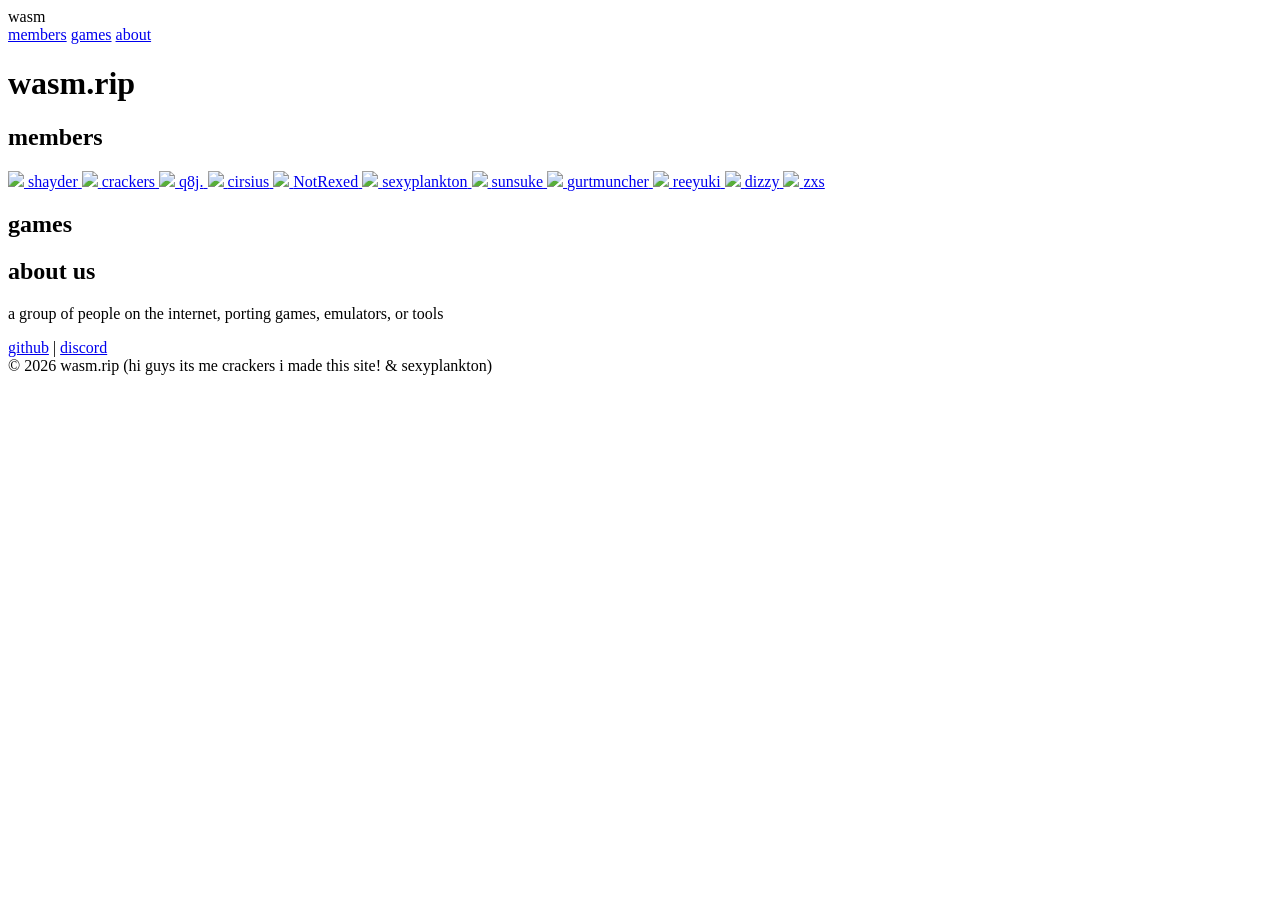
==== index.html @ 81d8bab2 "Update index.html" ====
<!doctype html>
<html lang="en">
  <head>
    <title>wasm.rip</title>
    <meta charset="UTF-8" />
    <meta name="viewport" content="width=device-width, initial-scale=1.0" />
    <link rel="stylesheet" href="styles.css" />
  </head>
  <body>
    <div id="lowkey"></div>
    <nav>
      <div class="container">
        <span>wasm</span>
        <div class="links">
          <a href="#members">members</a>
          <a href="#games">games</a>
          <a href="#about">about</a>
        </div>
      </div>
    </nav>

    <main>
      <div class="container">
        <h1>wasm.rip</h1>
       <section class="group-section" id="members">
  <h2>members</h2>
  <div class="group-grid">

<!-- <a class="group-memb" href="https://github.com/dudeluther1232" target="_blank">
      <img src="https://github.com/dude.png" />
      <span>dude.</span>
    </a> -->
    
    <a class="group-memb" href="https://github.com/shayderrr" target="_blank">
      <img src="https://github.com/shayderrr.png" />
      <span>shayder</span>
    </a>

    <a class="group-memb" href="https://github.com/woahhcrackers" target="_blank">
      <img src="https://github.com/woahhcrackers.png" />
      <span>crackers</span>
    </a>

    <a class="group-memb" href="https://github.com/q8j-dev" target="_blank">
      <img src="https://github.com/q8j-dev.png" />
      <span>q8j.</span>
    </a>

    <a class="group-memb" href="https://github.com/cirsius" target="_blank">
      <img src="https://github.com/cirsius.png" />
      <span>cirsius</span>
    </a>

    <a class="group-memb" href="https://github.com/NotRexed" target="_blank">
      <img src="img/rexed.webp" />
      <span>NotRexed</span>
    </a>

    <a class="group-memb" href="https://github.com/SomeRandomFella" target="_blank">
      <img src="img/plank.webp" />
      <span>sexyplankton</span>
    </a>

    <a class="group-memb" href="https://github.com/a1pl" target="_blank">
      <img src="img/sansuke.png" />
      <span>sunsuke</span>
    </a>

    <a class="group-memb" href="https://github.com/gurtmuncher" target="_blank">
      <img src="img/rimuru.png" />
      <span>gurtmuncher</span>
    </a>

    <a class="group-memb" href="https://github.com/reeyuki" target="_blank">
      <img src="img/reeyuki.png" />
      <span>reeyuki</span>
    </a>
     <a class="group-memb" href="https://github.com/imt00dizzy" target="_blank">
      <img src="img/dizzy.png" />
      <span>dizzy</span>

    <a class="group-memb" href="https://github.com/darkdragonzxs" target="_blank">
      <img src="https://github.com/darkdragonzxs.png" />
      <span>zxs</span>
    </a>

  </div>
</section>
        <section class="group-section" id="games">
          <h2>games</h2>
          <div class="game-grid"></div>
        </section>

        <section class="group-section" id="about">
          <h2>about us</h2>
          <p class="about-text">
            a group of people on the internet, porting games, emulators, or
            tools
          </p>
        </section>
      </div>
    </main>



    <script>
      const gameHolder = document.querySelector(".game-grid");

      fetch("games.json")
        .then((res) => res.json())
        .then((games) => {
          const sorted = games.sort((a, b) =>
            a.name.localeCompare(b.name, undefined, { sensitivity: "base" })
          );

          let showing = false;

          // the urge to just use innerhtml instead of ts

          const renderGames = (list) => {
            gameHolder.innerHTML = "";
            list.forEach((game) => {
              const gameThing = document.createElement("div");
              gameThing.classList.add("game-card");

              const gameImage = document.createElement("img");
              gameImage.src = game.imageUrl;

              const gameInfo = document.createElement("div");
              gameInfo.classList.add("game-info");

              const gameTitle = document.createElement("span");
              gameTitle.classList.add("game-title");
              gameTitle.textContent = game.name;

              const gamePorter = document.createElement("span");
              gamePorter.classList.add("game-desc"); // not rlly a desc but wtv(sexyplankton) -- maybe add one later? todolist prob ( shayder )
              gamePorter.textContent = `port by ${game.porter}`;

              gameInfo.appendChild(gameTitle);
              gameInfo.appendChild(gamePorter);
              gameThing.appendChild(gameImage);
              gameThing.appendChild(gameInfo);

              gameThing.addEventListener("click", () => {
                window.open(game.gameUrl, "_blank");
              });

              gameHolder.appendChild(gameThing);
            });
          };

          const columns = getComputedStyle(gameHolder).gridTemplateColumns.split(" ").length;
          const initialCount = columns * 2;

          renderGames(sorted.slice(0, initialCount));

          if (sorted.length > initialCount) {
            const showBtn = document.createElement("button");
            showBtn.textContent = "show all";
            showBtn.classList.add("show-all-btn");
            gameHolder.after(showBtn);

            showBtn.addEventListener("click", () => {
              if (!showing) {
                renderGames(sorted);
                showBtn.textContent = "show less";
                showing = true;
              } else {
                renderGames(sorted.slice(0, initialCount));
                showBtn.textContent = "show all";
                showing = false;
              }
            });
          }
        })
        .catch(() => {
          alert("hi, games failed to load, either someone fucked something up or idk");
        });
    
    </script>

    <footer>
      <div class="container">
        <a href="https://github.com/wasm-rip">github</a> |
        <a href="https://discord.gg/uubyGYPHQw">discord</a>
        <div class="copyright">
          © 2026 wasm.rip (hi guys its me crackers i made this site! &
          sexyplankton) 
      </div>
    </footer>
  </body>
</html>
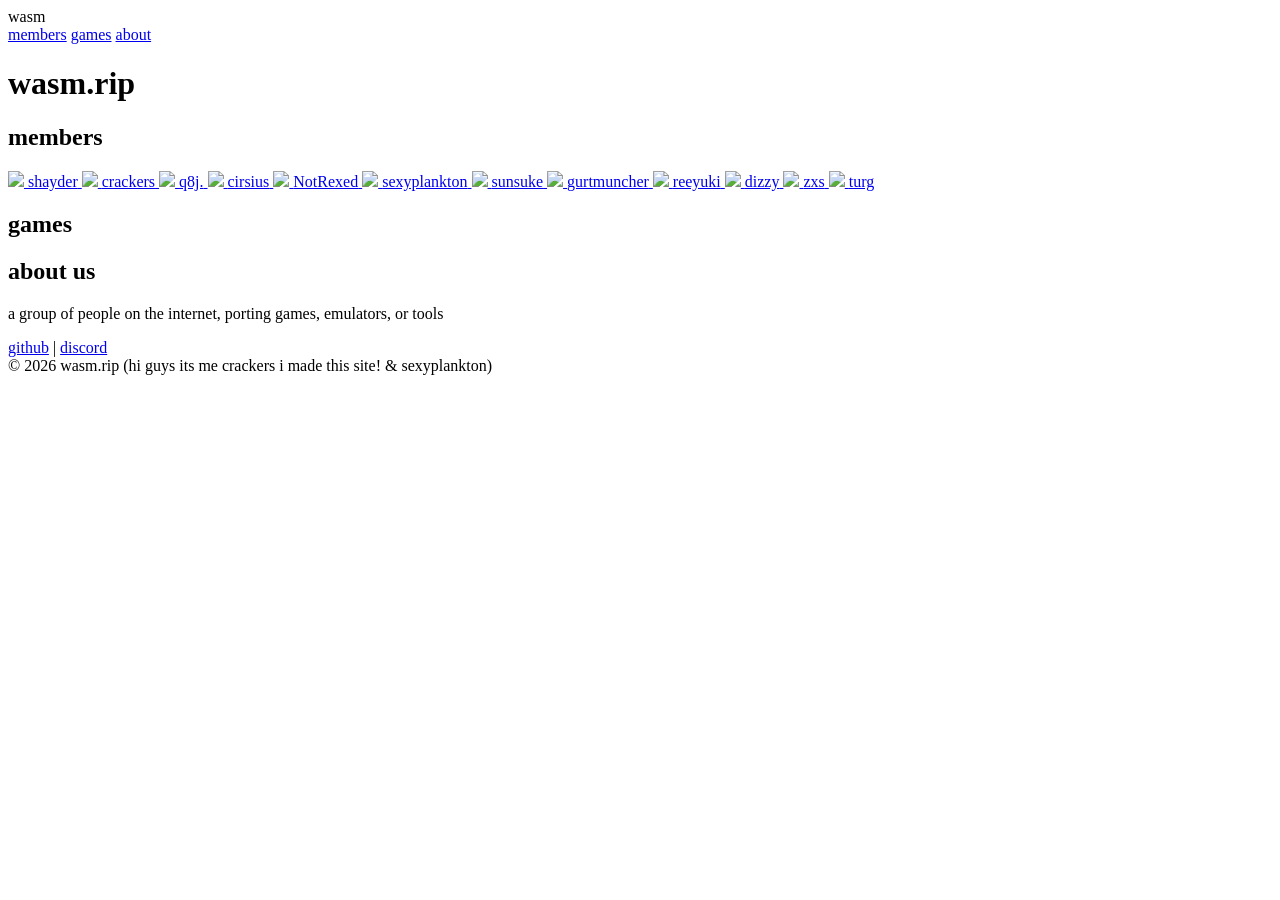
==== commit b50dedcb: "Merge pull request #2 from TheChillVideoGameNerd/main pls add me" ====
--- a/index.html
+++ b/index.html
@@ -26,13 +26,9 @@
   <h2>members</h2>
   <div class="group-grid">
 
-<!-- <a class="group-memb" href="https://github.com/dudeluther1232" target="_blank">
-      <img src="https://github.com/dude.png" />
-      <span>dude.</span>
-    </a> -->
     
     <a class="group-memb" href="https://github.com/shayderrr" target="_blank">
-      <img src="https://github.com/shayderrr.png" />
+      <img src="https://github.com/larpinguser.png" />
       <span>shayder</span>
     </a>
 
@@ -82,6 +78,11 @@
     <a class="group-memb" href="https://github.com/darkdragonzxs" target="_blank">
       <img src="https://github.com/darkdragonzxs.png" />
       <span>zxs</span>
+    </a>
+    
+    <a class="group-memb" href="https://github.com/thechillvideogamenerd/" target="_blank">
+      <img src="https://github.com/thechillvideogamenerd.png" />
+      <span>turg</span>
     </a>
 
   </div>
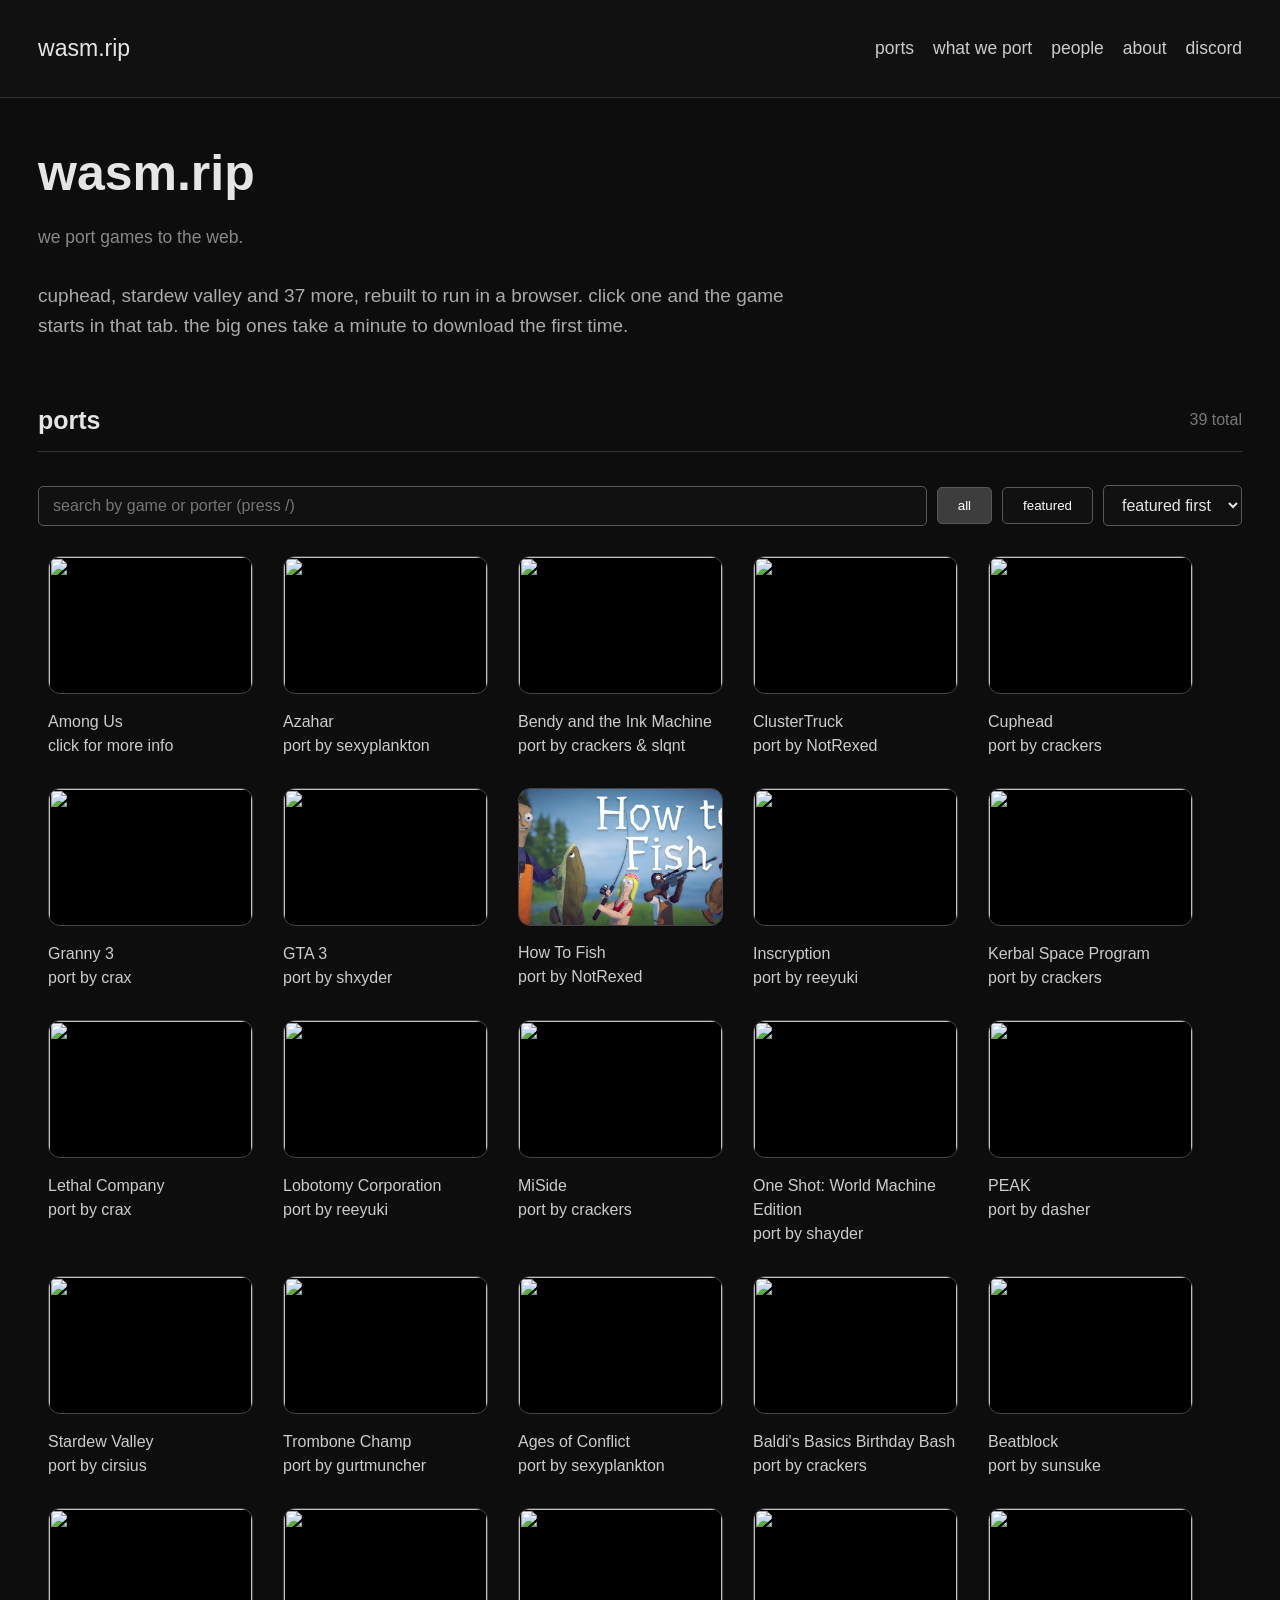
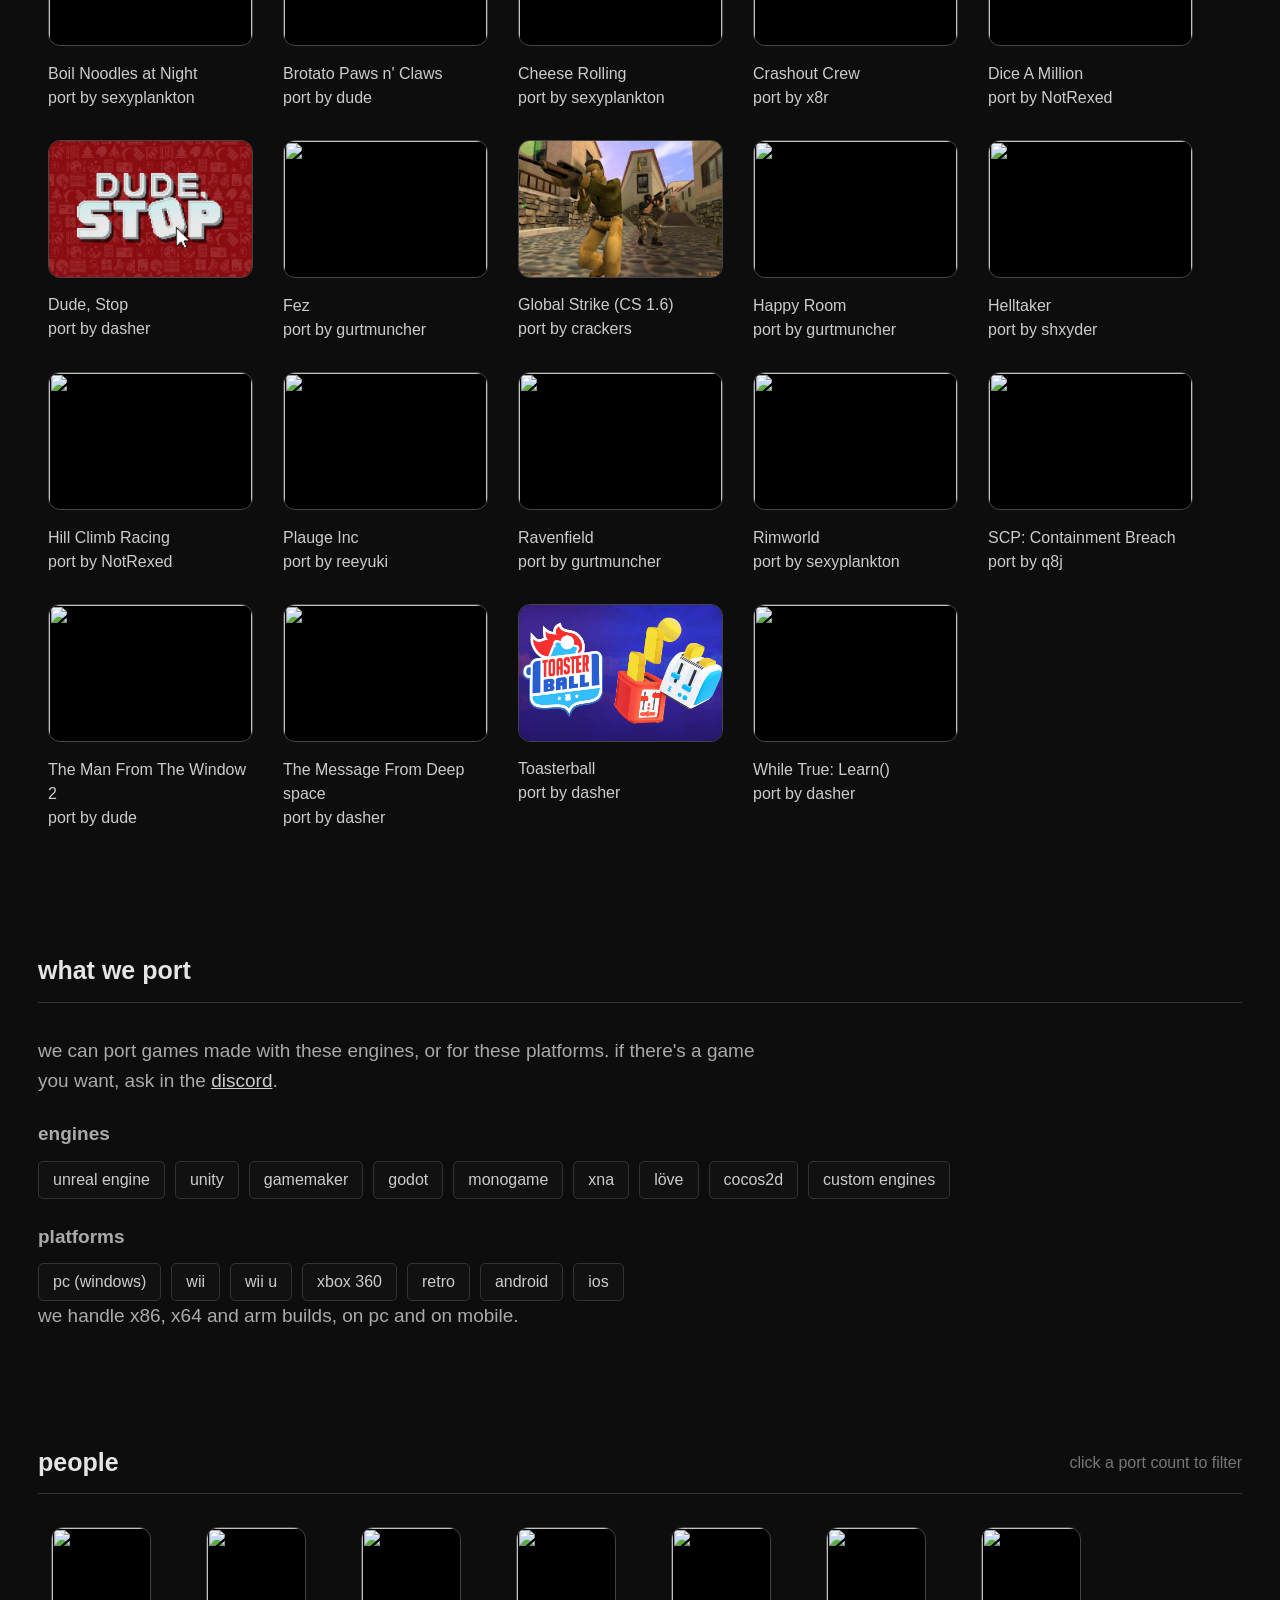
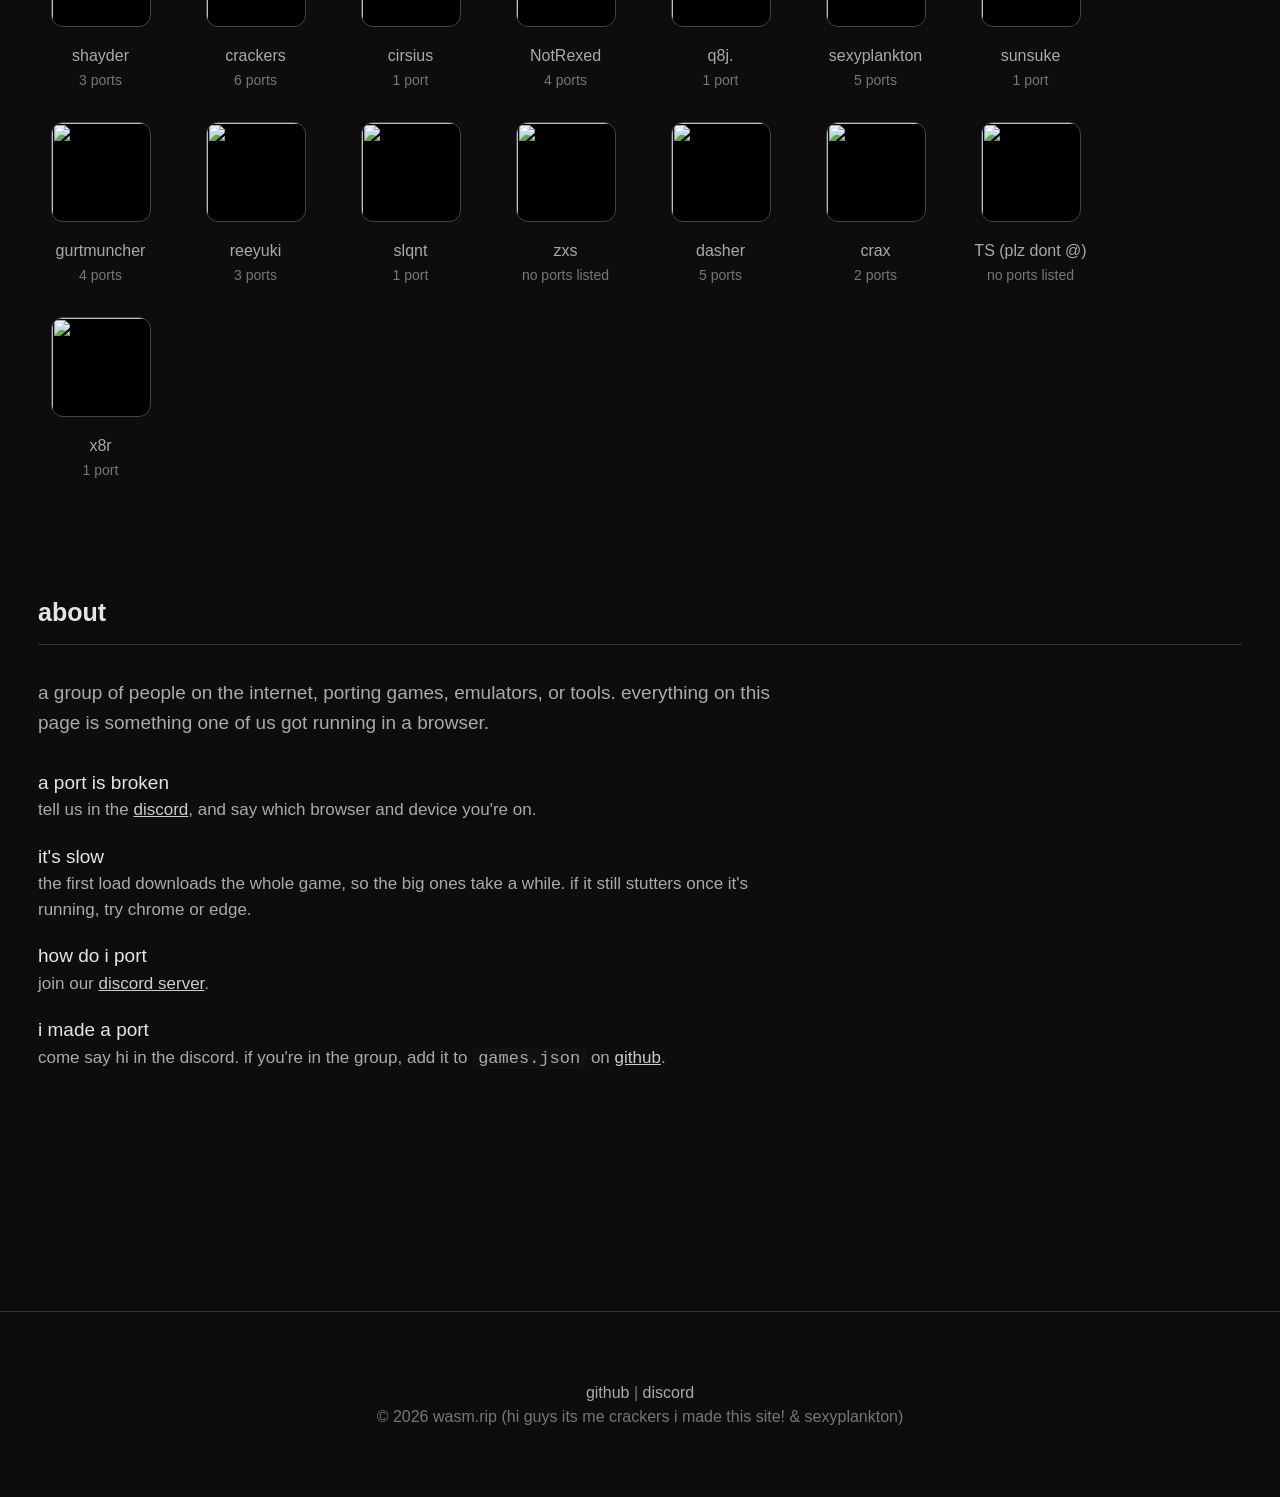
==== commit c3d47e18: "Port site content: search/sort/filter, engines, people, about FAQ Co-Authored-By: Claude Sonnet 5.5 " ====
--- a/index.html
+++ b/index.html
@@ -1,20 +1,29 @@
+<!-- why does it say everything was made by notrexed  img/screenshot.png -->
+<!-- ^ idk prolly cause im cool or smth -->
 <!doctype html>
 <html lang="en">
   <head>
     <title>wasm.rip</title>
     <meta charset="UTF-8" />
     <meta name="viewport" content="width=device-width, initial-scale=1.0" />
+    <meta name="description" content="browser ports of pc games like cuphead and stardew valley, made by a group of people on the internet." />
+    <meta name="theme-color" content="#0d0d0d" />
+    <meta property="og:title" content="wasm.rip" />
+    <meta property="og:description" content="pc games like cuphead and stardew valley, ported to run in a browser tab." />
+    <link rel="icon" type="image/x-icon" href="favicon.ico" />
     <link rel="stylesheet" href="styles.css" />
   </head>
   <body>
     <div id="lowkey"></div>
     <nav>
       <div class="container">
-        <span>wasm</span>
+        <span>wasm.rip</span>
         <div class="links">
-          <a href="#members">members</a>
-          <a href="#games">games</a>
+          <a href="#ports">ports</a>
+          <a href="#engines">what we port</a>
+          <a href="#people">people</a>
           <a href="#about">about</a>
+          <a href="https://discord.gg/uubyGYPHQw" target="_blank" rel="noopener">discord</a>
         </div>
       </div>
     </nav>
@@ -22,168 +31,112 @@
     <main>
       <div class="container">
         <h1>wasm.rip</h1>
-       <section class="group-section" id="members">
-  <h2>members</h2>
-  <div class="group-grid">
+        <p class="tagline">we port games to the web.</p>
+        <p class="lede">
+          cuphead, stardew valley and <span id="more-count">35</span> more,
+          rebuilt to run in a browser. click one and the game starts in that
+          tab. the big ones take a minute to download the first time.
+        </p>
 
-    
-    <a class="group-memb" href="https://github.com/shayderrr" target="_blank">
-      <img src="https://github.com/larpinguser.png" />
-      <span>shayder</span>
-    </a>
+        <section class="group-section" id="ports">
+          <div class="section-header">
+            <h2>ports</h2>
+            <span class="count" id="ports-count"></span>
+          </div>
+          <div class="toolbar">
+            <input id="q" type="search" placeholder="search by game or porter (press /)" aria-label="search ports" autocomplete="off" spellcheck="false" />
+            <div class="tabs">
+              <button type="button" class="show-all-btn tab" data-filter="all" aria-pressed="true">all</button>
+              <button type="button" class="show-all-btn tab" data-filter="featured" aria-pressed="false">featured</button>
+            </div>
+            <select id="sort" aria-label="sort ports">
+              <option value="featured">featured first</option>
+              <option value="new">newest</option>
+              <option value="az">name</option>
+            </select>
+          </div>
+          <p class="porter-chip" id="porter-chip" hidden>
+            showing ports by <strong id="porter-name"></strong>
+            <button type="button" class="show-all-btn" id="porter-clear">clear</button>
+          </p>
+          <div class="game-grid" id="grid"></div>
+          <p class="empty about-text" id="empty" hidden></p>
+        </section>
 
-    <a class="group-memb" href="https://github.com/woahhcrackers" target="_blank">
-      <img src="https://github.com/woahhcrackers.png" />
-      <span>crackers</span>
-    </a>
+        <section class="group-section" id="engines">
+          <h2>what we port</h2>
+          <p class="about-text">
+            we can port games made with these engines, or for these platforms.
+            if there's a game you want, ask in the
+            <a href="https://discord.gg/uubyGYPHQw" target="_blank" rel="noopener">discord</a>.
+          </p>
+          <h3>engines</h3>
+          <ul class="chips">
+            <li>unreal engine</li>
+            <li>unity</li>
+            <li>gamemaker</li>
+            <li>godot</li>
+            <li>monogame</li>
+            <li>xna</li>
+            <li>löve</li>
+            <li>cocos2d</li>
+            <li>custom engines</li>
+          </ul>
+          <h3>platforms</h3>
+          <ul class="chips">
+            <li>pc (windows)</li>
+            <li>wii</li>
+            <li>wii u</li>
+            <li>xbox 360</li>
+            <li>retro</li>
+            <li>android</li>
+            <li>ios</li>
+          </ul>
+          <p class="about-text">we handle x86, x64 and arm builds, on pc and on mobile.</p>
+        </section>
 
-    <a class="group-memb" href="https://github.com/q8j-dev" target="_blank">
-      <img src="https://github.com/q8j-dev.png" />
-      <span>q8j.</span>
-    </a>
-
-    <a class="group-memb" href="https://github.com/cirsius" target="_blank">
-      <img src="https://github.com/cirsius.png" />
-      <span>cirsius</span>
-    </a>
-
-    <a class="group-memb" href="https://github.com/NotRexed" target="_blank">
-      <img src="img/rexed.webp" />
-      <span>NotRexed</span>
-    </a>
-
-    <a class="group-memb" href="https://github.com/SomeRandomFella" target="_blank">
-      <img src="img/plank.webp" />
-      <span>sexyplankton</span>
-    </a>
-
-    <a class="group-memb" href="https://github.com/a1pl" target="_blank">
-      <img src="img/sansuke.png" />
-      <span>sunsuke</span>
-    </a>
-
-    <a class="group-memb" href="https://github.com/gurtmuncher" target="_blank">
-      <img src="img/rimuru.png" />
-      <span>gurtmuncher</span>
-    </a>
-
-    <a class="group-memb" href="https://github.com/reeyuki" target="_blank">
-      <img src="img/reeyuki.png" />
-      <span>reeyuki</span>
-    </a>
-     <a class="group-memb" href="https://github.com/imt00dizzy" target="_blank">
-      <img src="img/dizzy.png" />
-      <span>dizzy</span>
-
-    <a class="group-memb" href="https://github.com/darkdragonzxs" target="_blank">
-      <img src="https://github.com/darkdragonzxs.png" />
-      <span>zxs</span>
-    </a>
-    
-    <a class="group-memb" href="https://github.com/thechillvideogamenerd/" target="_blank">
-      <img src="https://github.com/thechillvideogamenerd.png" />
-      <span>turg</span>
-    </a>
-
-  </div>
-</section>
-        <section class="group-section" id="games">
-          <h2>games</h2>
-          <div class="game-grid"></div>
+        <section class="group-section" id="people">
+          <div class="section-header">
+            <h2>people</h2>
+            <span class="count">click a port count to filter</span>
+          </div>
+          <div class="group-grid" id="people-list"></div>
         </section>
 
         <section class="group-section" id="about">
-          <h2>about us</h2>
+          <h2>about</h2>
           <p class="about-text">
             a group of people on the internet, porting games, emulators, or
-            tools
+            tools. everything on this page is something one of us got running in
+            a browser.
           </p>
+          <dl class="faq">
+            <div>
+              <dt>a port is broken</dt>
+              <dd>tell us in the <a href="https://discord.gg/uubyGYPHQw" target="_blank" rel="noopener">discord</a>, and say which browser and device you're on.</dd>
+            </div>
+            <div>
+              <dt>it's slow</dt>
+              <dd>the first load downloads the whole game, so the big ones take a while. if it still stutters once it's running, try chrome or edge.</dd>
+            </div>
+            <div>
+              <dt>how do i port</dt>
+              <dd>join our <a href="https://discord.gg/uubyGYPHQw" target="_blank" rel="noopener">discord server</a>.</dd>
+            </div>
+            <div>
+              <dt>i made a port</dt>
+              <dd>come say hi in the discord. if you're in the group, add it to <code>games.json</code> on <a href="https://github.com/wasmdotrip" target="_blank" rel="noopener">github</a>.</dd>
+            </div>
+          </dl>
         </section>
       </div>
     </main>
 
+    <script src="site.js"></script>
 
-
-    <script>
-      const gameHolder = document.querySelector(".game-grid");
-
-      fetch("games.json")
-        .then((res) => res.json())
-        .then((games) => {
-          const sorted = games.sort((a, b) =>
-            a.name.localeCompare(b.name, undefined, { sensitivity: "base" })
-          );
-
-          let showing = false;
-
-          // the urge to just use innerhtml instead of ts
-
-          const renderGames = (list) => {
-            gameHolder.innerHTML = "";
-            list.forEach((game) => {
-              const gameThing = document.createElement("div");
-              gameThing.classList.add("game-card");
-
-              const gameImage = document.createElement("img");
-              gameImage.src = game.imageUrl;
-
-              const gameInfo = document.createElement("div");
-              gameInfo.classList.add("game-info");
-
-              const gameTitle = document.createElement("span");
-              gameTitle.classList.add("game-title");
-              gameTitle.textContent = game.name;
-
-              const gamePorter = document.createElement("span");
-              gamePorter.classList.add("game-desc"); // not rlly a desc but wtv(sexyplankton) -- maybe add one later? todolist prob ( shayder )
-              gamePorter.textContent = `port by ${game.porter}`;
-
-              gameInfo.appendChild(gameTitle);
-              gameInfo.appendChild(gamePorter);
-              gameThing.appendChild(gameImage);
-              gameThing.appendChild(gameInfo);
-
-              gameThing.addEventListener("click", () => {
-                window.open(game.gameUrl, "_blank");
-              });
-
-              gameHolder.appendChild(gameThing);
-            });
-          };
-
-          const columns = getComputedStyle(gameHolder).gridTemplateColumns.split(" ").length;
-          const initialCount = columns * 2;
-
-          renderGames(sorted.slice(0, initialCount));
-
-          if (sorted.length > initialCount) {
-            const showBtn = document.createElement("button");
-            showBtn.textContent = "show all";
-            showBtn.classList.add("show-all-btn");
-            gameHolder.after(showBtn);
-
-            showBtn.addEventListener("click", () => {
-              if (!showing) {
-                renderGames(sorted);
-                showBtn.textContent = "show less";
-                showing = true;
-              } else {
-                renderGames(sorted.slice(0, initialCount));
-                showBtn.textContent = "show all";
-                showing = false;
-              }
-            });
-          }
-        })
-        .catch(() => {
-          alert("hi, games failed to load, either someone fucked something up or idk");
-        });
-    
-    </script>
-
-    <footer>
+<footer>
       <div class="container">
-        <a href="https://github.com/wasm-rip">github</a> |
+        <a href="https://github.com/wasmdotrip">github</a> |
         <a href="https://discord.gg/uubyGYPHQw">discord</a>
         <div class="copyright">
           © 2026 wasm.rip (hi guys its me crackers i made this site! &
--- a/styles.css
+++ b/styles.css
@@ -0,0 +1,327 @@
+/*  CRACKERS WHY DO YOU USE BLOCK SO MUCH. */
+
+* {
+  margin: 0;
+  padding: 0;
+  box-sizing: border-box;
+}
+html{
+  scroll-behavior: smooth;
+}
+.game-info {
+  display: flex;
+  flex-direction: column;
+  margin-top: 8px;
+}
+body {
+  background: #0d0d0d;
+  color: #e5e5e5;
+  font-family: Arial, Helvetica, sans-serif;
+  line-height: 1.5;
+  font-size: 1.44em;
+}
+.container {
+  max-width: 1375px;
+  margin: 0 auto;
+  padding: 38px;
+}
+nav {
+  border-bottom: 1px solid #333;
+  background: #111;
+}
+nav .container {
+  display: flex;
+  align-items: center;
+  justify-content: space-between;
+  padding: 31px 38px;
+}
+.logo {
+  width: 40px;
+  height: 40px;
+  image-rendering: pixelated;
+}
+.links {
+  display: flex;
+  align-items: center;
+}
+.links a {
+  margin-left: 19px;
+  color: #ccc;
+  text-decoration: none;
+  font-size: 17.5px;
+}
+.links a:hover {
+  color: #fff;
+}
+h1 {
+  font-size: 50px;
+  margin-bottom: 13px;
+}
+.tagline {
+  color: #888;
+  margin-bottom: 31px;
+  font-size: 17.5px;
+}
+.group-section {
+  margin-bottom: 112px;
+}
+.group-section h2 {
+  font-size: 25px;
+  margin-bottom: 33px;
+  border-bottom: 1px solid #333;
+  padding-bottom: 12px;
+}
+.section-header {
+  display: flex;
+  align-items: center;
+  justify-content: space-between;
+  border-bottom: 1px solid #333;
+  padding-bottom: 12px;
+  margin-bottom: 33px;
+}
+.section-header h2 {
+  border-bottom: none;
+  padding-bottom: 0;
+  margin-bottom: 0;
+}
+.section-header .show-all-btn {
+ margin: 0 ;
+}
+
+.group-grid {
+  display: grid;
+  grid-template-columns: repeat(auto-fill, 125px);
+  gap: 30px;
+}
+.group-memb {
+  text-align: center;
+  font-size: 16px;
+}
+.group-memb img {
+  width: 100px;
+  height: 100px;
+  border: 1px solid #444;
+  background: #000;
+  image-rendering: auto;
+  object-fit: cover;
+  border-radius: 12px;
+}
+.group-memb,
+.group-memb:link,
+.group-memb:visited {
+  text-decoration: none;
+  color: #aaa;
+}
+.group-memb span {
+  display: block;
+  margin-top: 9px;
+  color: #aaa;
+  text-decoration: none;
+}
+.group-memb:hover span {
+  text-decoration: underline;
+  text-decoration-color: white;
+  text-underline-offset: 3px;
+}
+.game-grid {
+  display: grid;
+  grid-template-columns: repeat(auto-fill, 225px);
+  gap: 10px;
+}
+.game-card {
+  text-decoration: none;
+  color: #ccc;
+  font-size: 16px;
+  display: block;
+  padding: 10px !important;
+  cursor: pointer;
+  transition: 0.2s;
+}
+.game-card img {
+  width: 100%;
+  height: 138px;
+  border: 1px solid #444;
+  background: #000;
+  object-fit: cover;
+  border-radius: 12px;
+}
+.group-memb,
+.group-memb:link,
+.group-memb:visited {
+  text-decoration: none;
+  color: #aaa;
+}
+.group-memb span {
+  display: block;
+  margin-top: 9px;
+  color: #aaa;
+  text-decoration: none;
+}
+.group-memb:hover span {
+  text-decoration: underline;
+  text-decoration-color: white;
+  text-underline-offset: 3px;
+}
+.game-card:hover {
+  transform: scale(1.03);
+  background-color: rgb(22, 22, 22);
+}
+.about-text {
+  font-size: 19px;
+  color: #aaa;
+  max-width: 750px;
+  line-height: 1.6;
+}
+footer {
+  border-top: 1px solid #333;
+  margin-top: 90px;
+  padding: 31px 0;
+  font-size: 16px;
+  color: #777;
+  text-align: center;
+}
+footer a {
+  color: #aaa;
+  text-decoration: none;
+}
+footer a:hover {
+  color: #fff;
+}
+.show-all-btn {
+  display: block;
+  background-color: #111;
+  color: white;
+  padding: 10px 20px;
+  border: solid 1px rgb(87, 87, 87);
+  border-radius: 5px;
+  margin: 1rem auto;
+  cursor: pointer;
+  transition: 0.2s;
+}
+.show-all-btn:hover {
+  background-color: #3d3d3d;
+}
+.lede {
+  font-size: 19px;
+  color: #aaa;
+  max-width: 750px;
+  line-height: 1.6;
+  margin-bottom: 60px;
+}
+.count {
+  color: #777;
+  font-size: 16px;
+}
+.toolbar {
+  display: flex;
+  flex-wrap: wrap;
+  align-items: center;
+  gap: 10px;
+  margin-bottom: 20px;
+}
+.toolbar input,
+.toolbar select {
+  background: #111;
+  color: #e5e5e5;
+  border: 1px solid #575757;
+  border-radius: 5px;
+  padding: 10px 14px;
+  font-size: 16px;
+}
+.toolbar input {
+  flex: 1 1 260px;
+}
+.tabs {
+  display: flex;
+  gap: 10px;
+}
+.tabs .show-all-btn {
+  margin: 0;
+}
+.tab[aria-pressed="true"] {
+  background-color: #3d3d3d;
+}
+.porter-chip {
+  display: flex;
+  align-items: center;
+  gap: 12px;
+  font-size: 16px;
+  color: #aaa;
+  margin-bottom: 20px;
+}
+.porter-chip .show-all-btn {
+  margin: 0;
+  padding: 4px 12px;
+}
+.empty {
+  margin-top: 20px;
+}
+.empty a,
+.about-text a,
+.faq a {
+  color: #ccc;
+}
+.group-section h3 {
+  font-size: 19px;
+  color: #aaa;
+  margin: 24px 0 12px;
+}
+.chips {
+  display: flex;
+  flex-wrap: wrap;
+  gap: 10px;
+  list-style: none;
+}
+.chips li {
+  background: #111;
+  border: 1px solid #333;
+  border-radius: 5px;
+  padding: 6px 14px;
+  font-size: 16px;
+  color: #ccc;
+}
+.group-memb a {
+  text-decoration: none;
+  color: #aaa;
+}
+.group-memb a:hover span {
+  text-decoration: underline;
+  text-underline-offset: 3px;
+}
+.person-ports {
+  background: none;
+  border: none;
+  color: #777;
+  font-size: 14px;
+  cursor: pointer;
+}
+.person-ports:not(:disabled):hover {
+  color: #fff;
+  text-decoration: underline;
+}
+.person-ports:disabled {
+  cursor: default;
+}
+.faq {
+  margin-top: 30px;
+  max-width: 750px;
+}
+.faq div {
+  margin-bottom: 20px;
+}
+.faq dt {
+  font-size: 19px;
+  color: #e5e5e5;
+}
+.faq dd {
+  font-size: 17px;
+  color: #aaa;
+}
+.faq code {
+  background: #111;
+  padding: 1px 6px;
+  border-radius: 4px;
+}
+[hidden] {
+  display: none !important;
+}
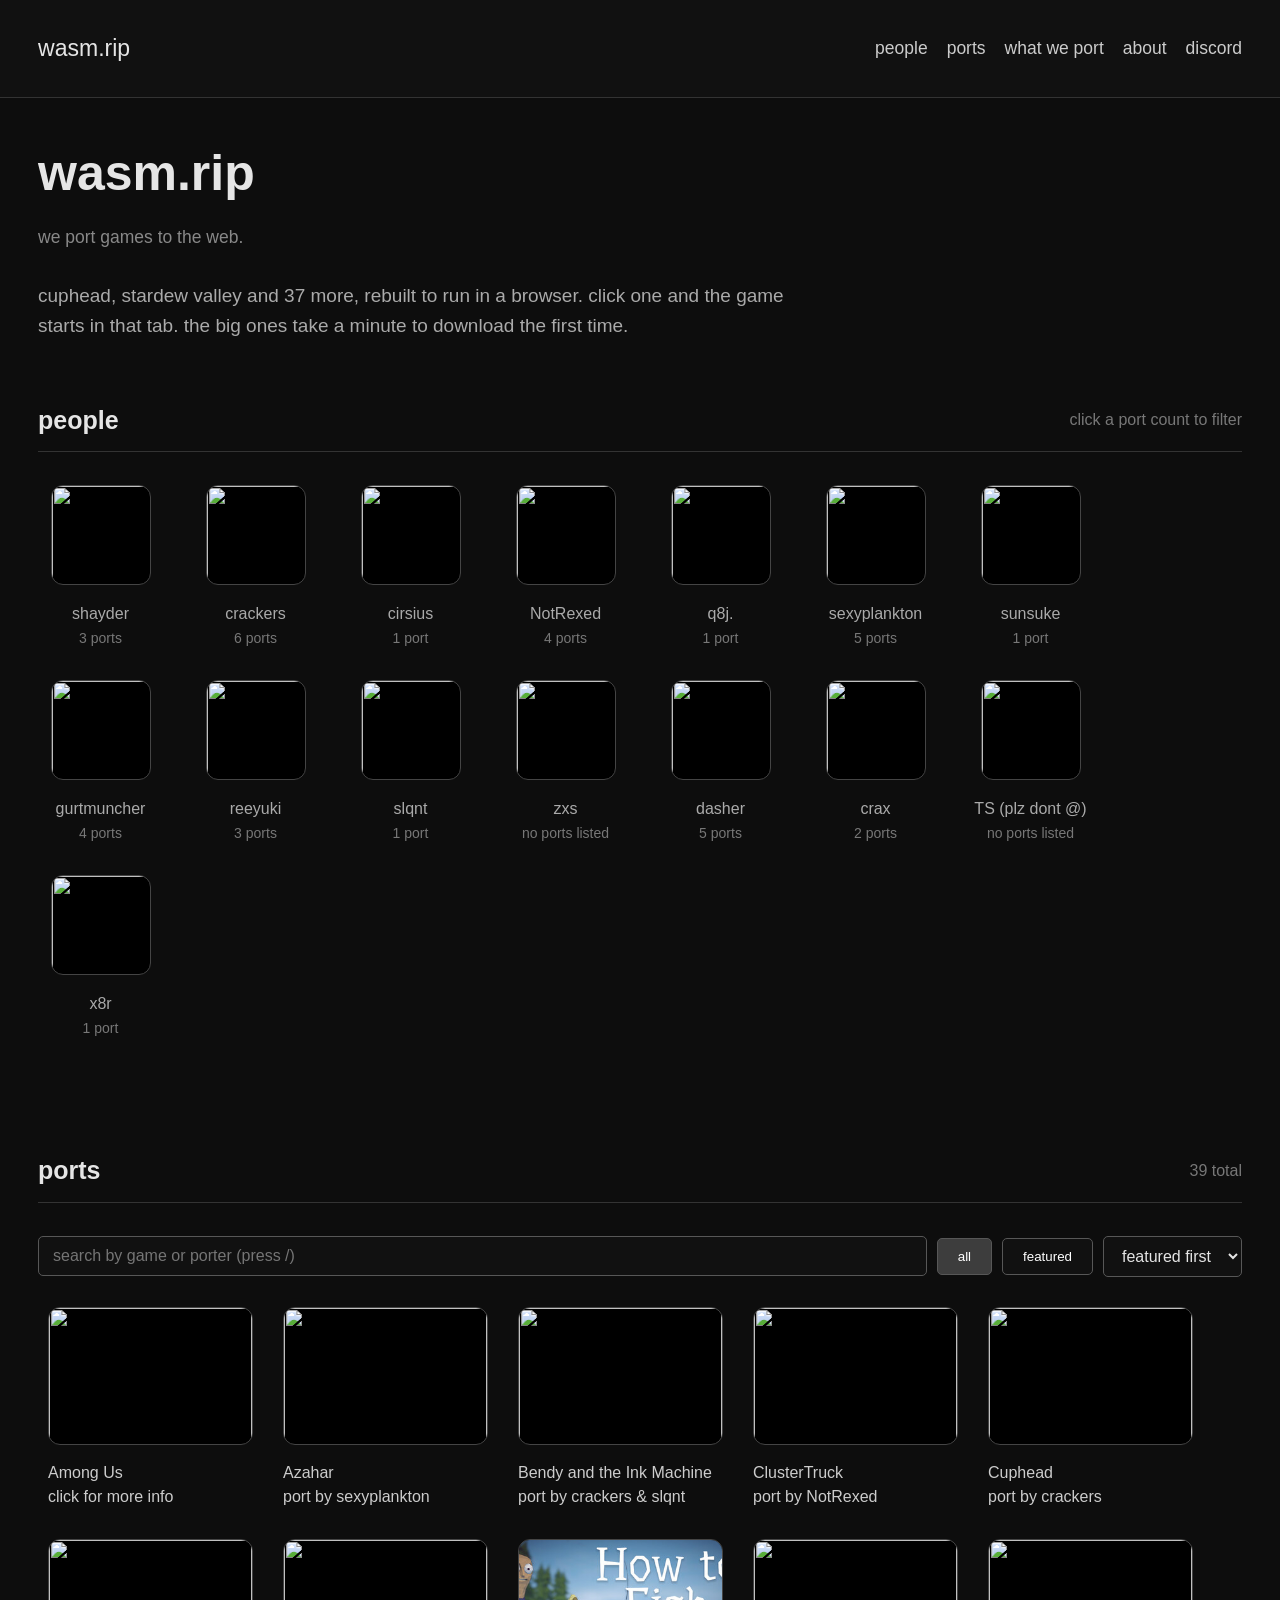
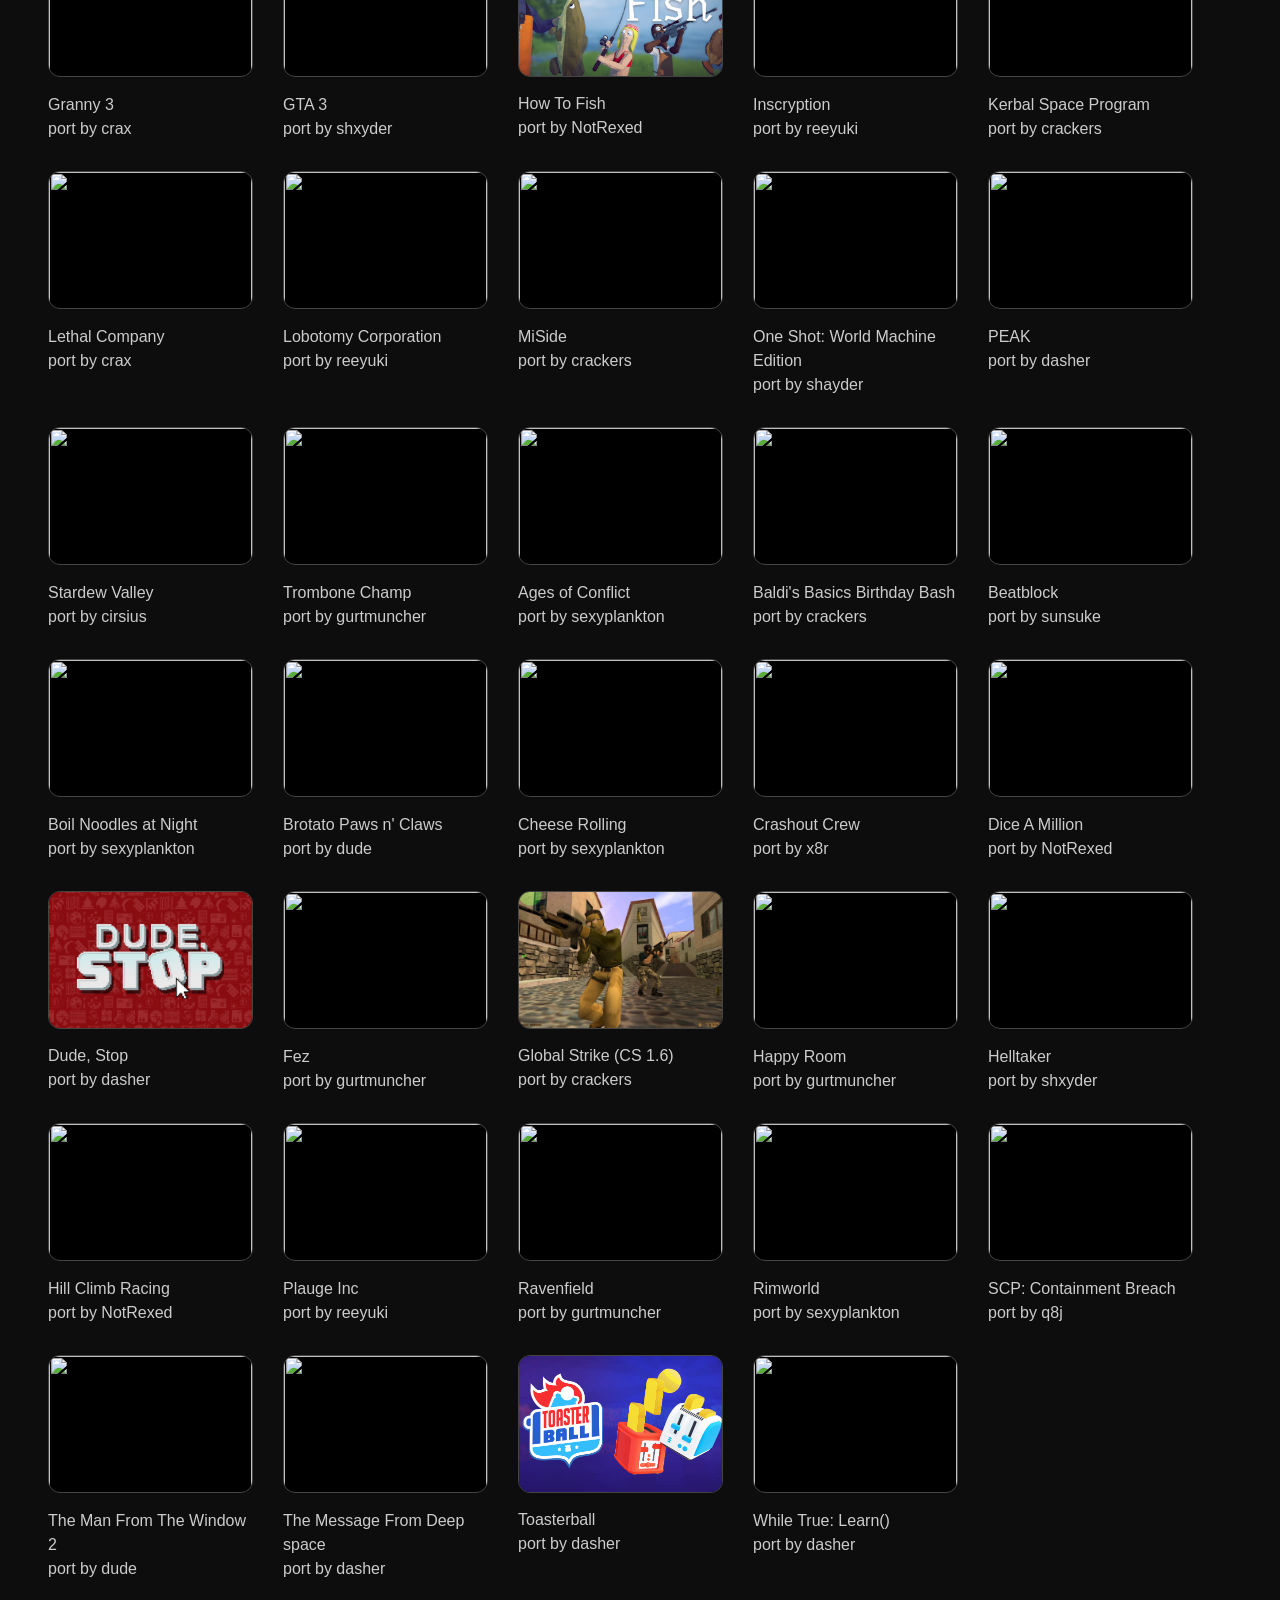
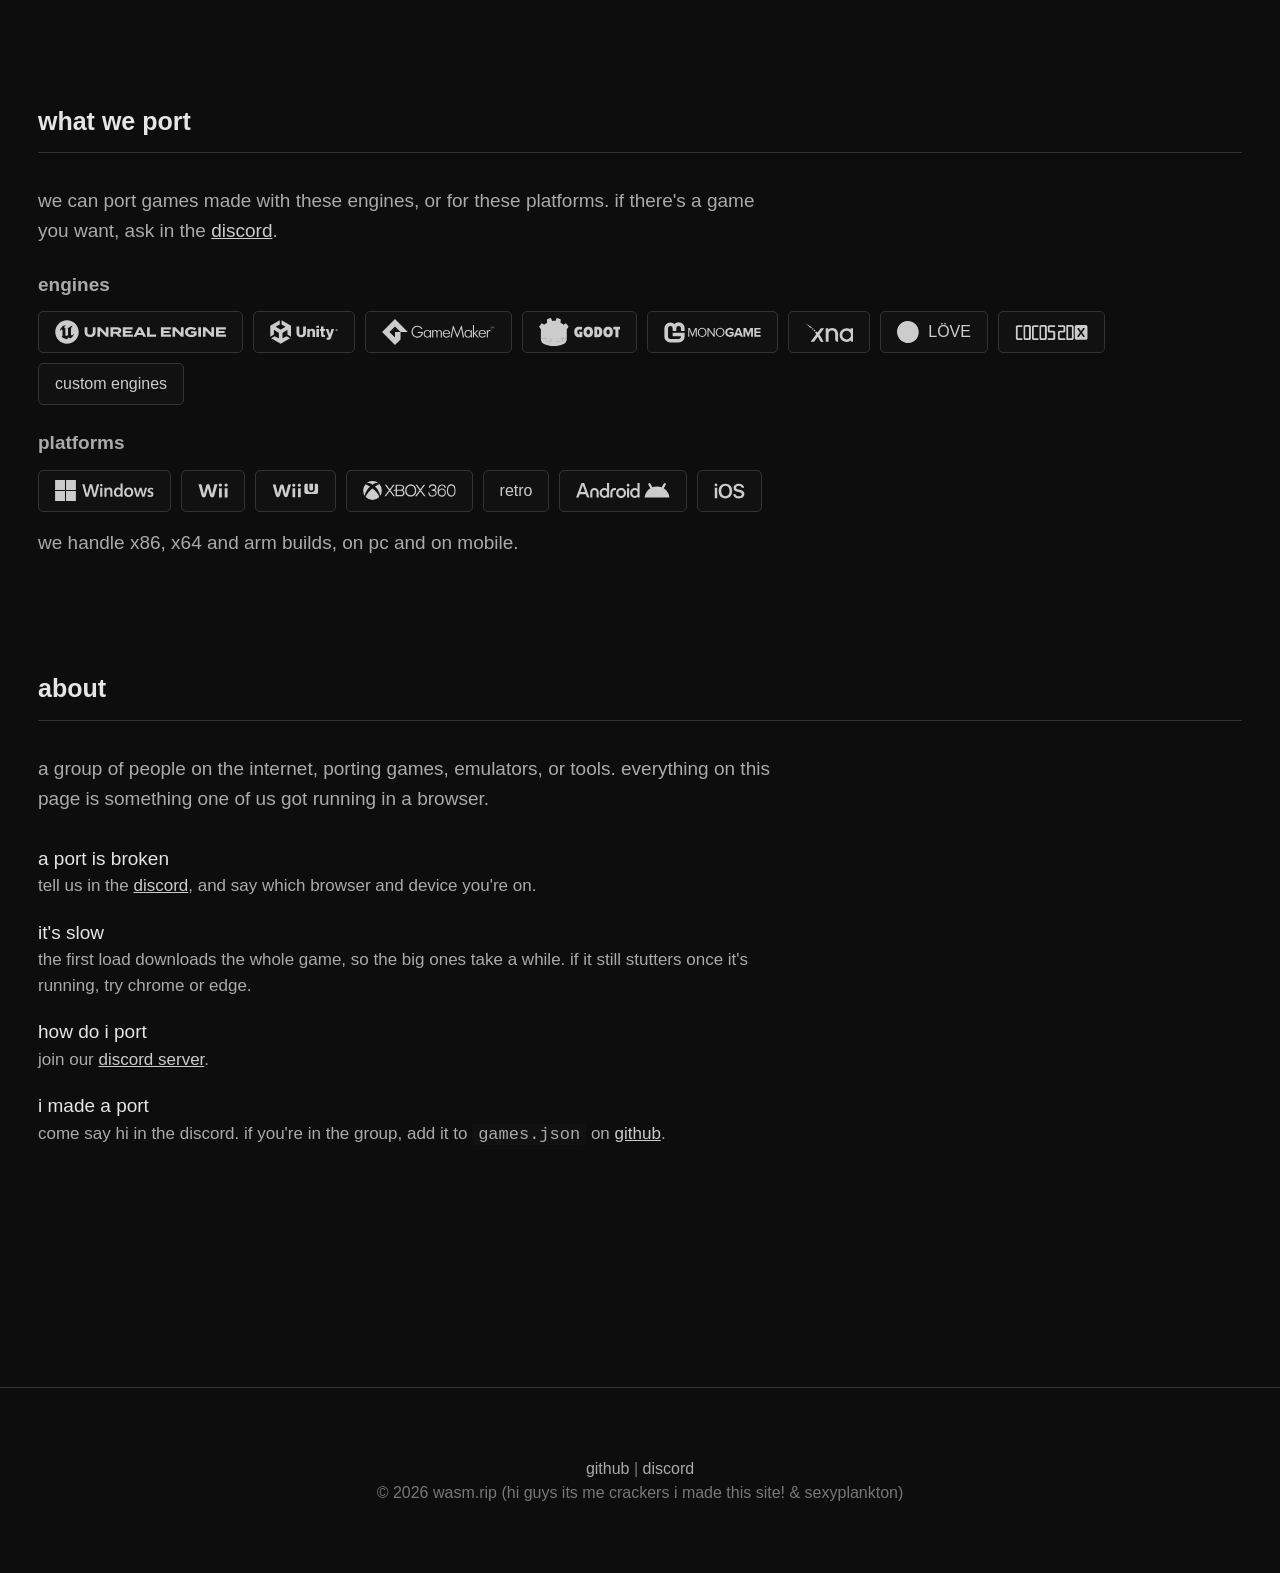
==== commit 731d0478: "Add engine/platform logos, move people under the header Co-Authored-By: Claude Sonnet 5.5 <noreply@a" ====
--- a/index.html
+++ b/index.html
@@ -19,9 +19,9 @@
       <div class="container">
         <span>wasm.rip</span>
         <div class="links">
+          <a href="#people">people</a>
           <a href="#ports">ports</a>
           <a href="#engines">what we port</a>
-          <a href="#people">people</a>
           <a href="#about">about</a>
           <a href="https://discord.gg/uubyGYPHQw" target="_blank" rel="noopener">discord</a>
         </div>
@@ -37,6 +37,14 @@
           rebuilt to run in a browser. click one and the game starts in that
           tab. the big ones take a minute to download the first time.
         </p>
+
+        <section class="group-section" id="people">
+          <div class="section-header">
+            <h2>people</h2>
+            <span class="count">click a port count to filter</span>
+          </div>
+          <div class="group-grid" id="people-list"></div>
+        </section>
 
         <section class="group-section" id="ports">
           <div class="section-header">
@@ -72,35 +80,27 @@
           </p>
           <h3>engines</h3>
           <ul class="chips">
-            <li>unreal engine</li>
-            <li>unity</li>
-            <li>gamemaker</li>
-            <li>godot</li>
-            <li>monogame</li>
-            <li>xna</li>
-            <li>löve</li>
-            <li>cocos2d</li>
-            <li>custom engines</li>
+            <li class="chip" role="img" aria-label="unreal engine"><svg viewBox="0 0 364 51" style="height:24px" aria-hidden="true"><use href="img/logos.svg#l0"/></svg></li>
+            <li class="chip" role="img" aria-label="unity"><svg viewBox="0 0 129 45.56" style="height:24px" aria-hidden="true"><use href="img/logos.svg#l1"/></svg></li>
+            <li class="chip" role="img" aria-label="gamemaker"><svg viewBox="0 0 501 115.92" style="height:26px" aria-hidden="true"><use href="img/logos.svg#l2"/></svg></li>
+            <li class="chip" role="img" aria-label="godot"><svg viewBox="0 0 513 175.92" style="height:28px" aria-hidden="true"><use href="img/logos.svg#l3"/></svg></li>
+            <li class="chip" role="img" aria-label="monogame"><svg viewBox="0 0 129 27.94" style="height:21px" aria-hidden="true"><use href="img/logos.svg#l4"/></svg></li>
+            <li class="chip" role="img" aria-label="xna"><svg viewBox="0 0 1196 471" style="height:19px" aria-hidden="true"><use href="img/logos.svg#l5"/></svg></li>
+            <li class="chip" aria-label="löve"><svg viewBox="0 0 138.98 140.06" style="height:22px" aria-hidden="true"><use href="img/logos.svg#l6"/></svg><span aria-hidden="true">LÖVE</span></li>
+            <li class="chip" role="img" aria-label="cocos2d"><svg viewBox="0 0 41.03 9.5" style="height:17px" aria-hidden="true"><use href="img/logos.svg#l7"/></svg></li>
+            <li class="chip">custom engines</li>
           </ul>
           <h3>platforms</h3>
           <ul class="chips">
-            <li>pc (windows)</li>
-            <li>wii</li>
-            <li>wii u</li>
-            <li>xbox 360</li>
-            <li>retro</li>
-            <li>android</li>
-            <li>ios</li>
+            <li class="chip" role="img" aria-label="pc (windows)"><svg viewBox="0 0 513 109.18" style="height:21px" aria-hidden="true"><use href="img/logos.svg#l8"/></svg></li>
+            <li class="chip" role="img" aria-label="wii"><svg style="height:15px" viewBox="0 0 24.80 12.28" aria-hidden="true"><use href="img/logos.svg#l9"/></svg></li>
+            <li class="chip" role="img" aria-label="wii u"><svg style="height:15px" viewBox="0 0 24.80 7.94" aria-hidden="true"><use href="img/logos.svg#l10"/></svg></li>
+            <li class="chip" role="img" aria-label="xbox 360"><svg viewBox="0 0 400.29 82" style="height:19px" aria-hidden="true"><use href="img/logos.svg#l11"/></svg></li>
+            <li class="chip">retro</li>
+            <li class="chip" role="img" aria-label="android"><svg viewBox="0 0 513 82.2" style="height:15px" aria-hidden="true"><use href="img/logos.svg#l12"/></svg></li>
+            <li class="chip" role="img" aria-label="ios"><svg viewBox="0 0 25 12.9" style="height:16px" aria-hidden="true"><use href="img/logos.svg#l13"/></svg></li>
           </ul>
           <p class="about-text">we handle x86, x64 and arm builds, on pc and on mobile.</p>
-        </section>
-
-        <section class="group-section" id="people">
-          <div class="section-header">
-            <h2>people</h2>
-            <span class="count">click a port count to filter</span>
-          </div>
-          <div class="group-grid" id="people-list"></div>
         </section>
 
         <section class="group-section" id="about">
--- a/styles.css
+++ b/styles.css
@@ -273,12 +273,23 @@
   list-style: none;
 }
 .chips li {
+  display: inline-flex;
+  align-items: center;
+  gap: 9px;
+  height: 42px;
   background: #111;
   border: 1px solid #333;
   border-radius: 5px;
-  padding: 6px 14px;
+  padding: 0 16px;
   font-size: 16px;
   color: #ccc;
+}
+.chips svg {
+  width: auto;
+  fill: currentColor;
+}
+.chips .cut {
+  fill: #111;
 }
 .group-memb a {
   text-decoration: none;
@@ -325,3 +336,6 @@
 [hidden] {
   display: none !important;
 }
+.chips + .about-text {
+  margin-top: 16px;
+}
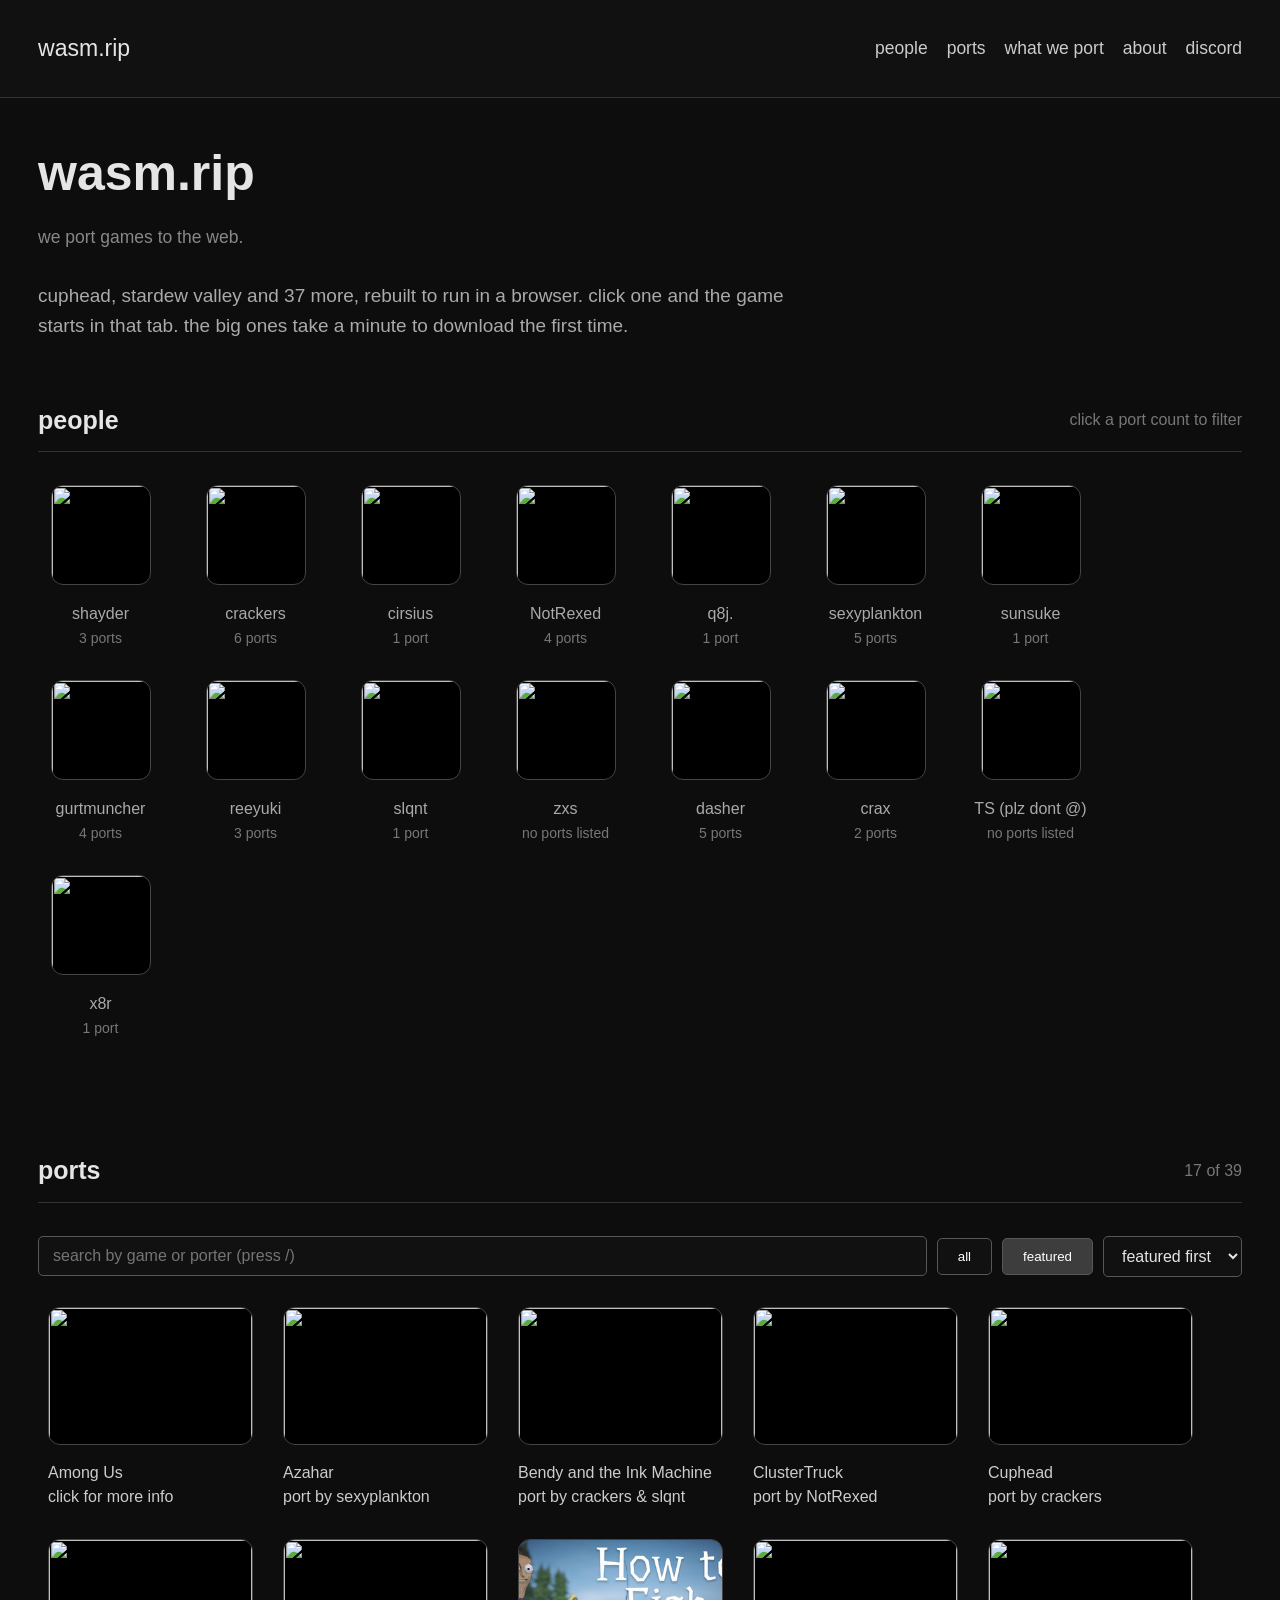
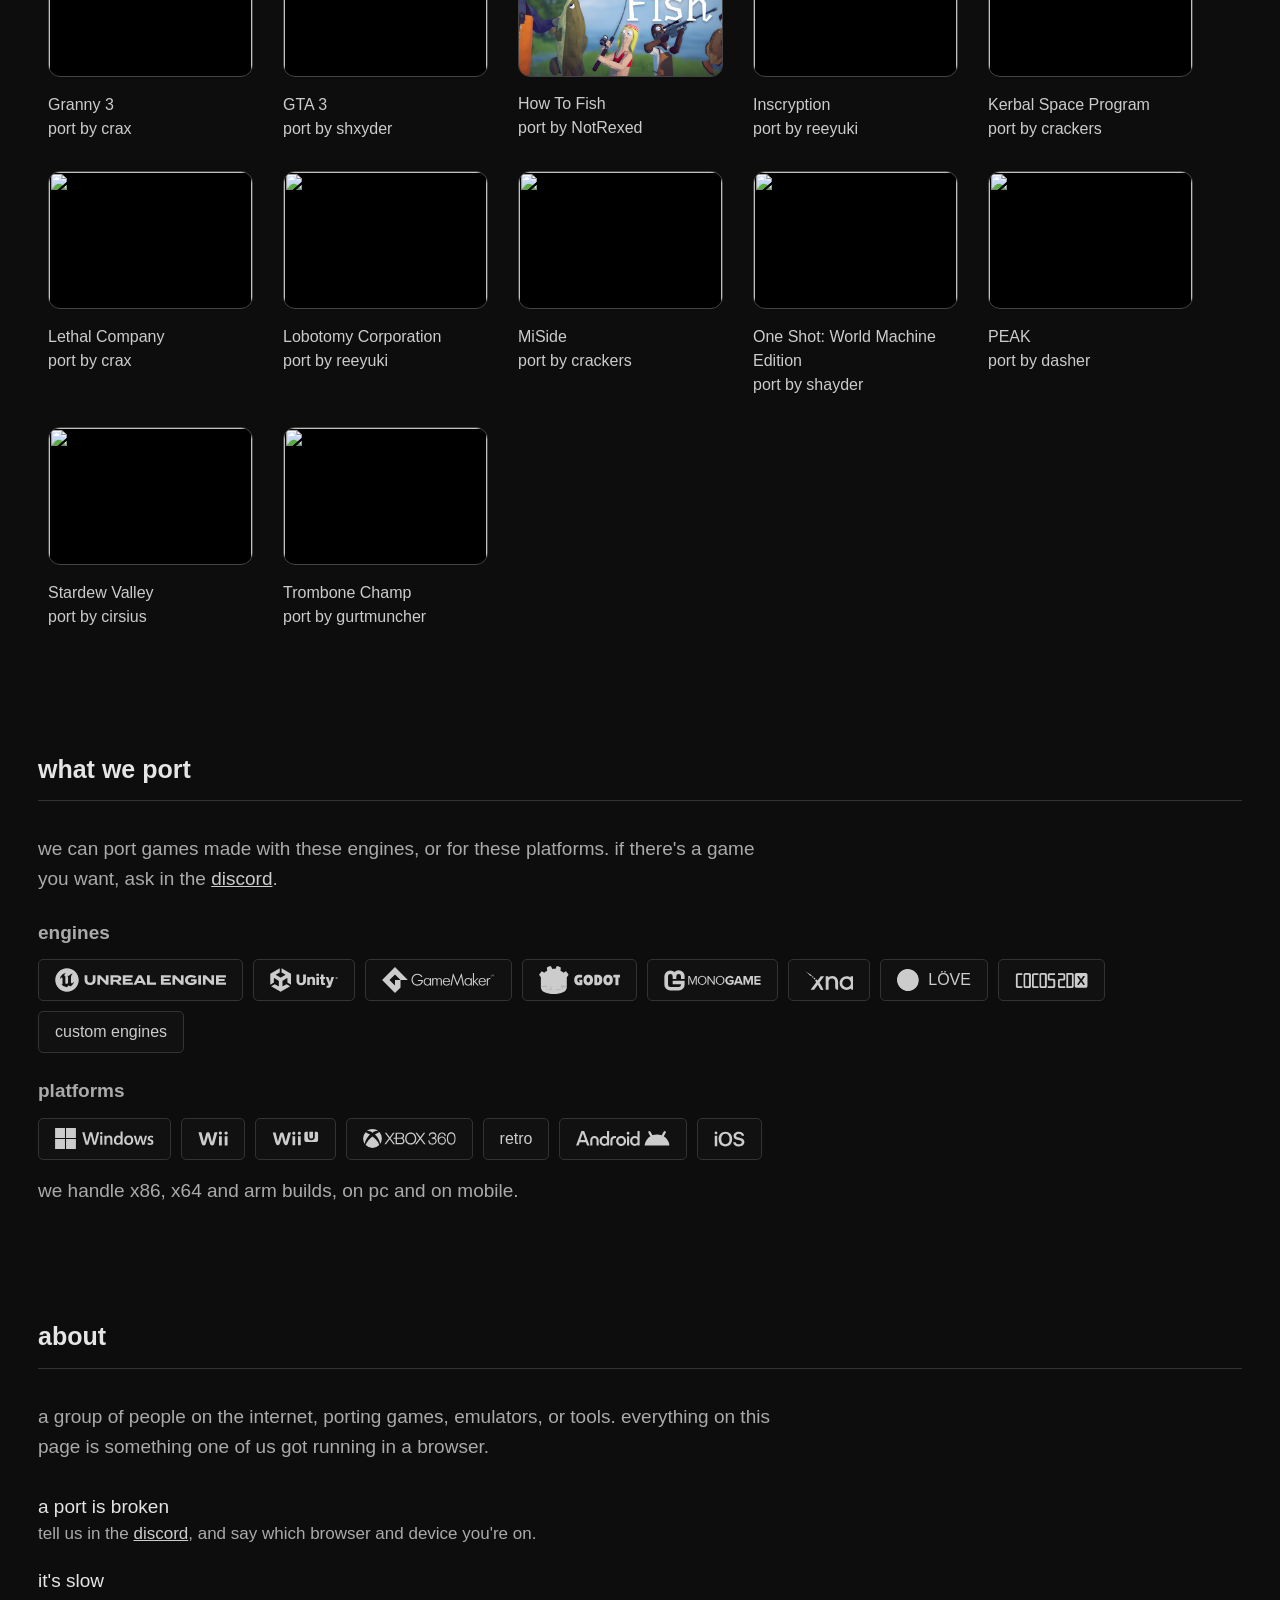
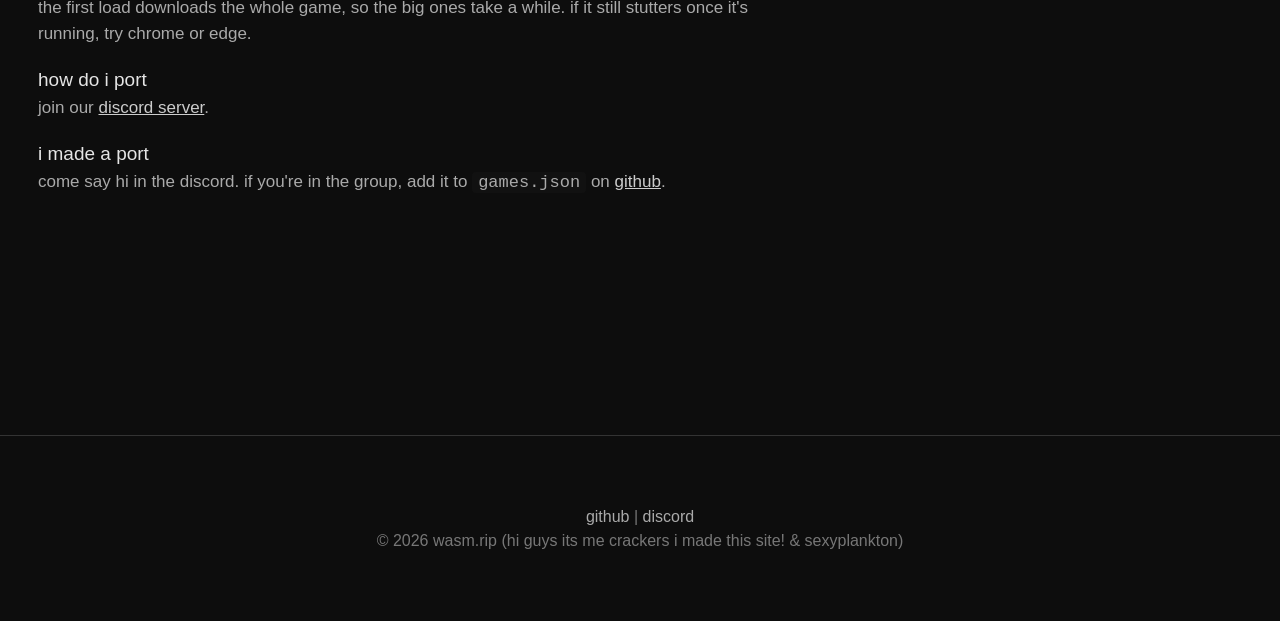
==== commit fbf3f763: "Default ports filter to featured Co-Authored-By: Claude Sonnet 5.5 <noreply@anthropic.com>" ====
--- a/index.html
+++ b/index.html
@@ -54,8 +54,8 @@
           <div class="toolbar">
             <input id="q" type="search" placeholder="search by game or porter (press /)" aria-label="search ports" autocomplete="off" spellcheck="false" />
             <div class="tabs">
-              <button type="button" class="show-all-btn tab" data-filter="all" aria-pressed="true">all</button>
-              <button type="button" class="show-all-btn tab" data-filter="featured" aria-pressed="false">featured</button>
+              <button type="button" class="show-all-btn tab" data-filter="all" aria-pressed="false">all</button>
+              <button type="button" class="show-all-btn tab" data-filter="featured" aria-pressed="true">featured</button>
             </div>
             <select id="sort" aria-label="sort ports">
               <option value="featured">featured first</option>
--- a/styles.css
+++ b/styles.css
@@ -134,6 +134,7 @@
   font-size: 16px;
   display: block;
   padding: 10px !important;
+  border-radius: 16px;
   cursor: pointer;
   transition: 0.2s;
 }
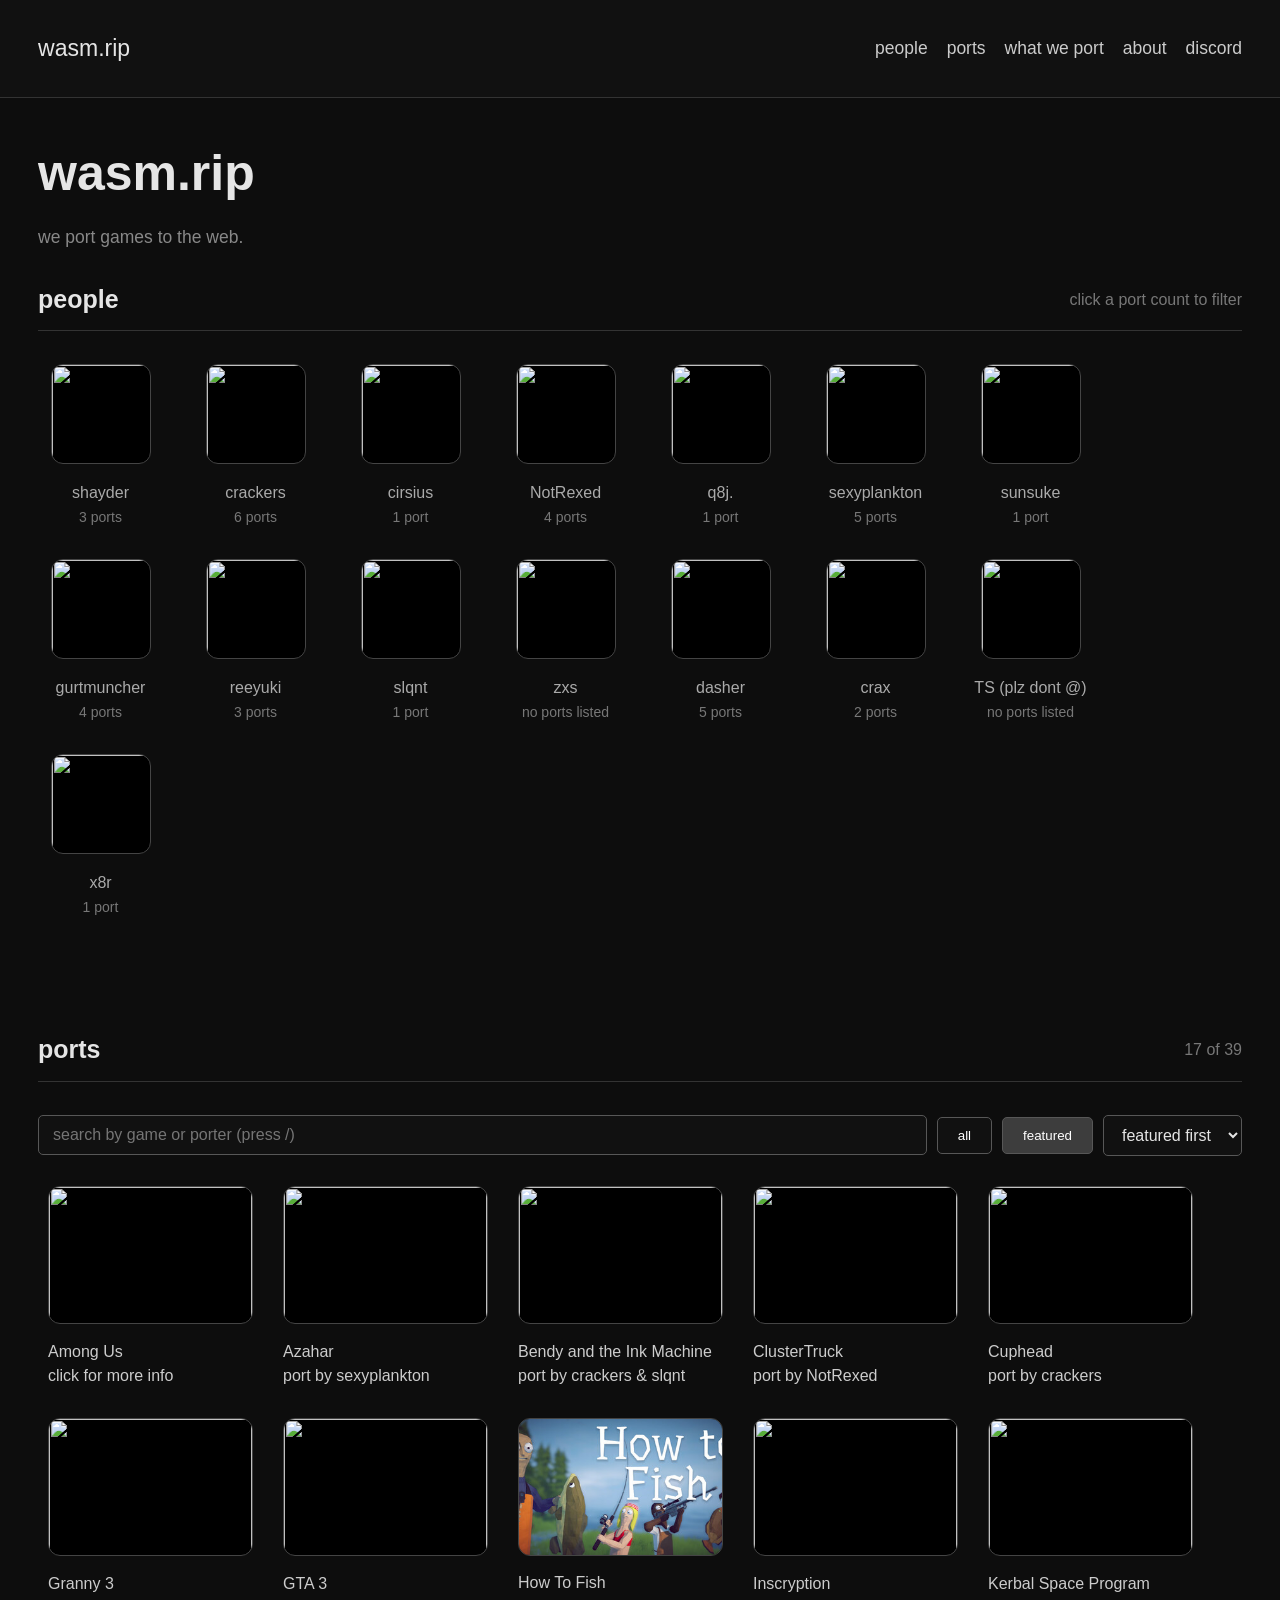
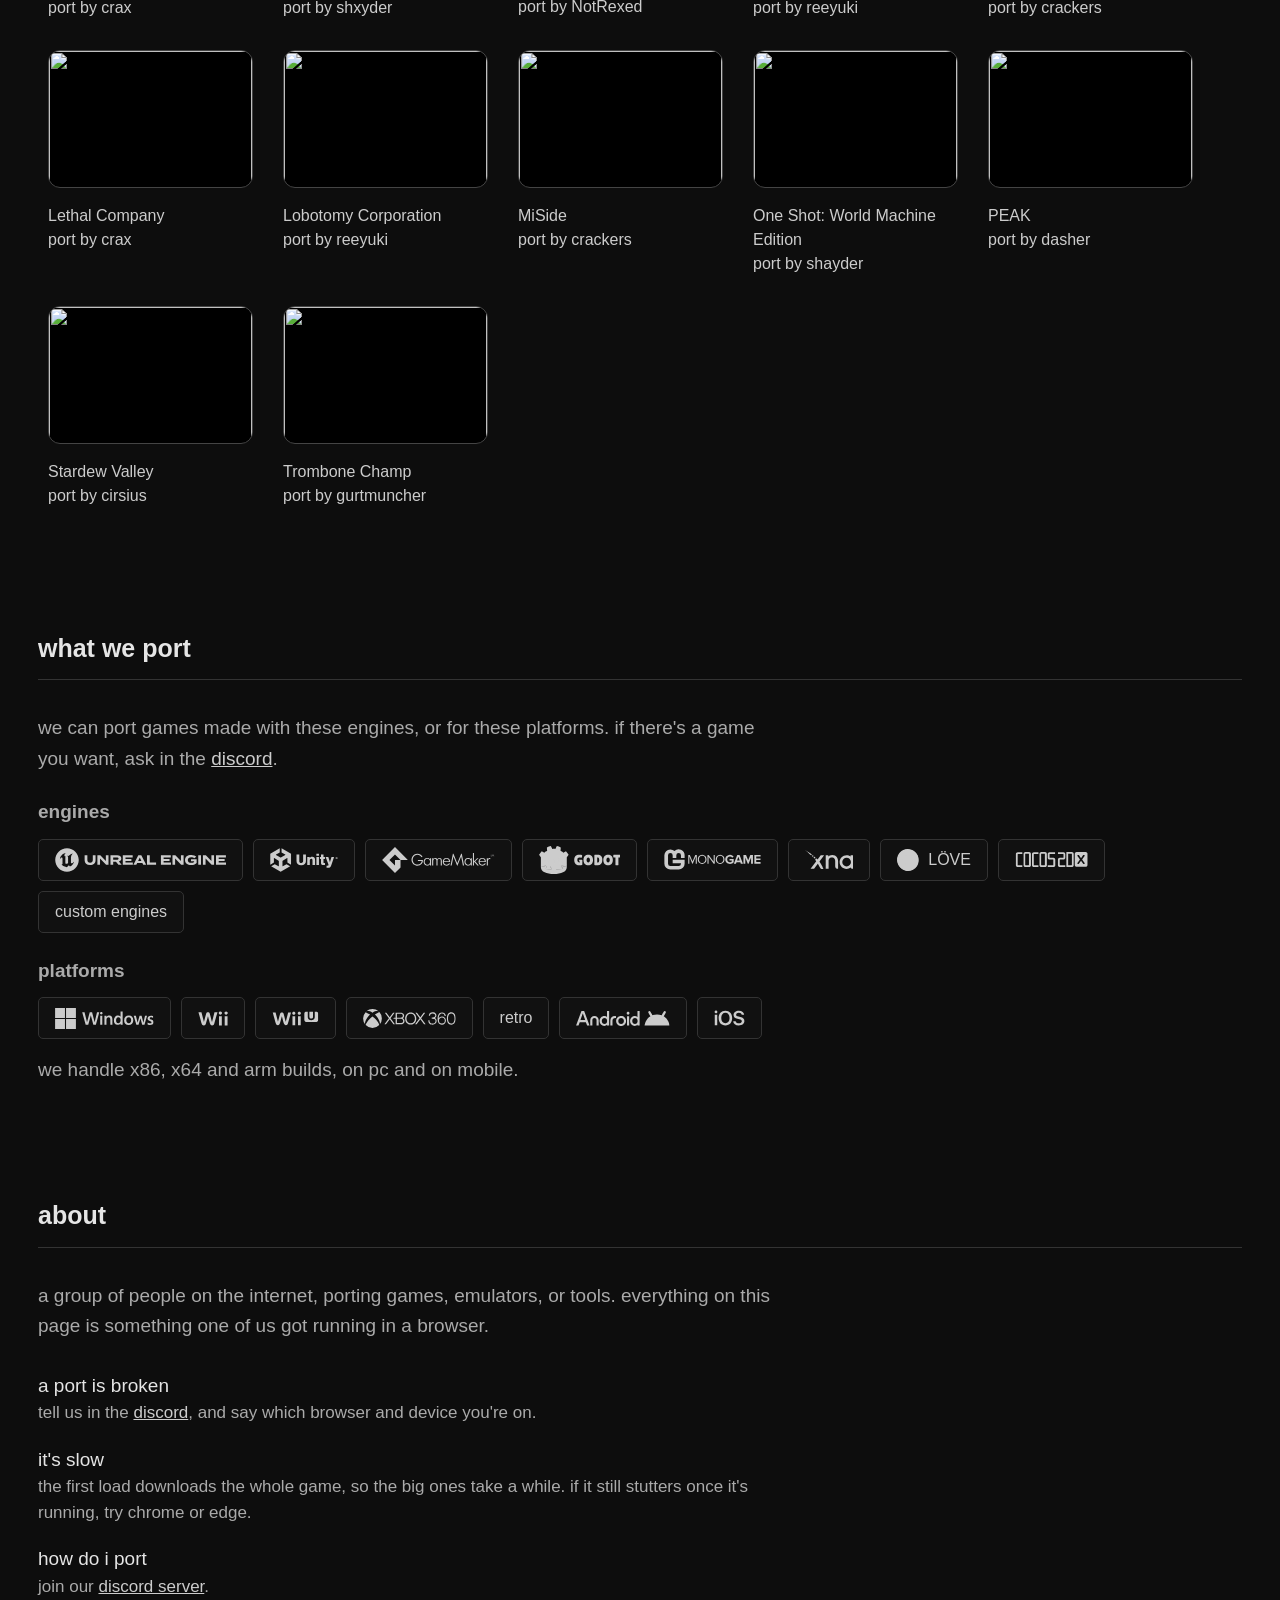
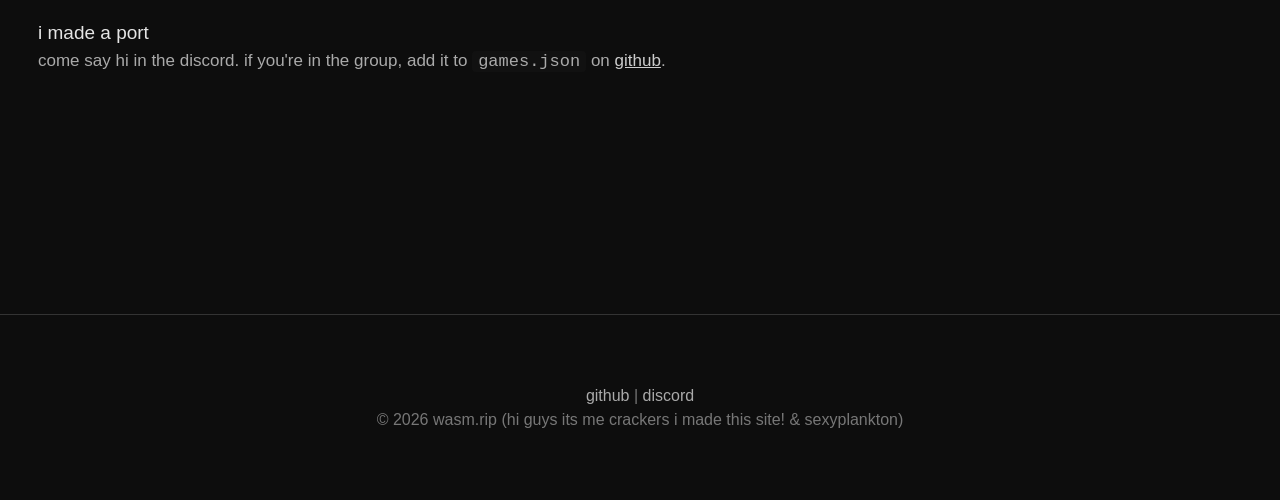
==== commit 02a3cd0d: "Remove intro paragraph Co-Authored-By: Claude Sonnet 5.5 <noreply@anthropic.com>" ====
--- a/index.html
+++ b/index.html
@@ -32,11 +32,6 @@
       <div class="container">
         <h1>wasm.rip</h1>
         <p class="tagline">we port games to the web.</p>
-        <p class="lede">
-          cuphead, stardew valley and <span id="more-count">35</span> more,
-          rebuilt to run in a browser. click one and the game starts in that
-          tab. the big ones take a minute to download the first time.
-        </p>
 
         <section class="group-section" id="people">
           <div class="section-header">
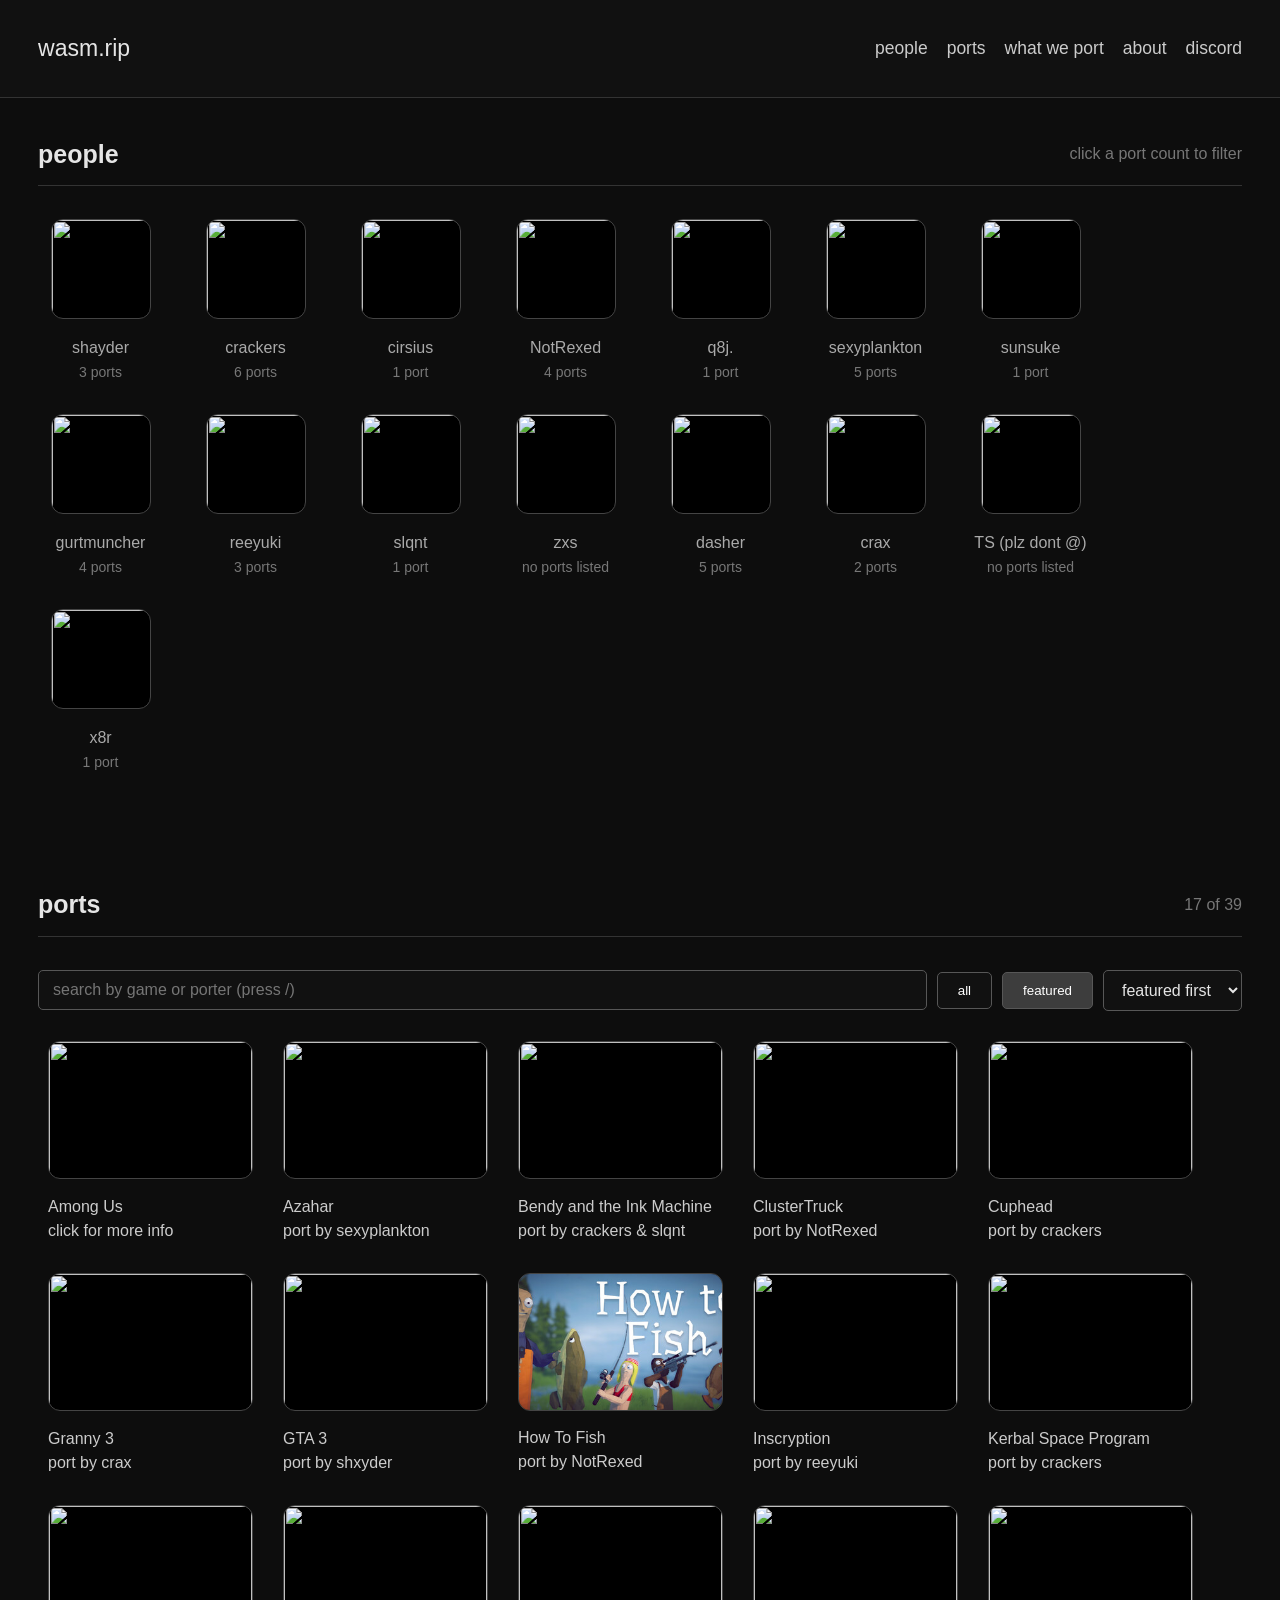
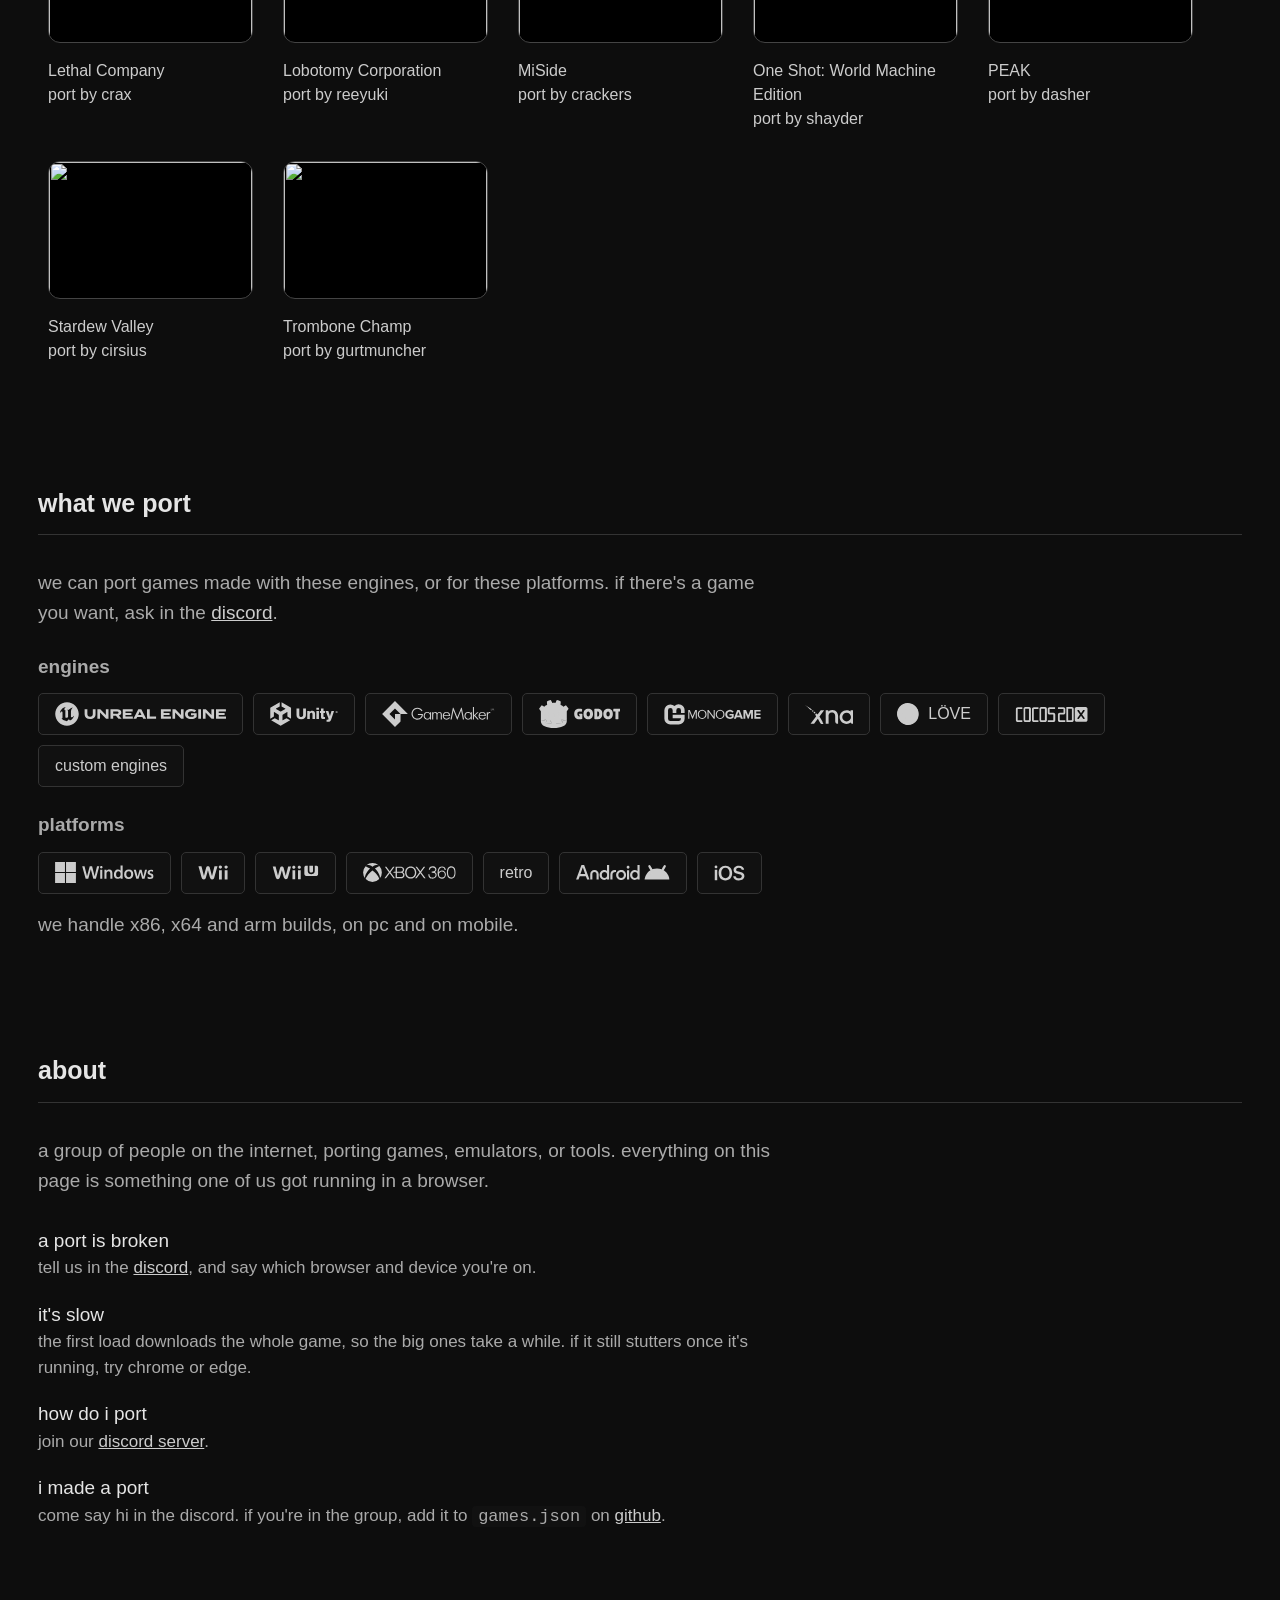
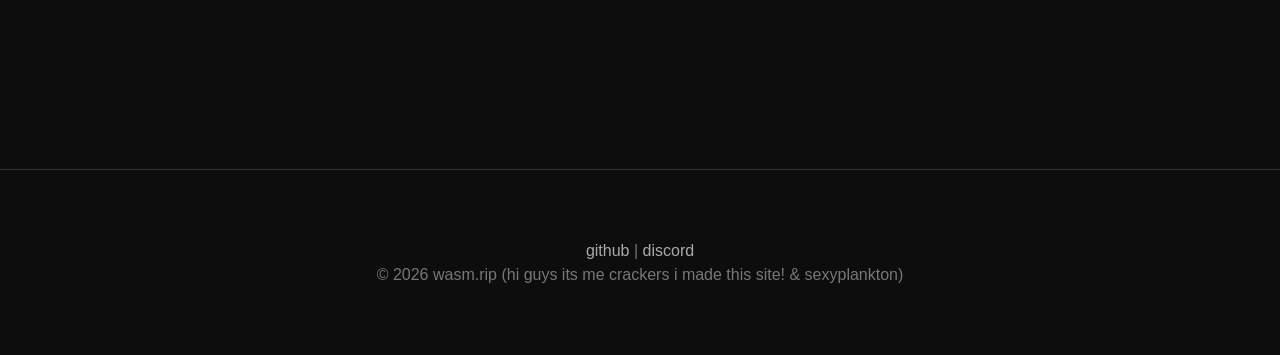
==== commit 4584e4af: "jkhkhjkhjk gfcdcgg" ====
--- a/index.html
+++ b/index.html
@@ -30,9 +30,6 @@
 
     <main>
       <div class="container">
-        <h1>wasm.rip</h1>
-        <p class="tagline">we port games to the web.</p>
-
         <section class="group-section" id="people">
           <div class="section-header">
             <h2>people</h2>
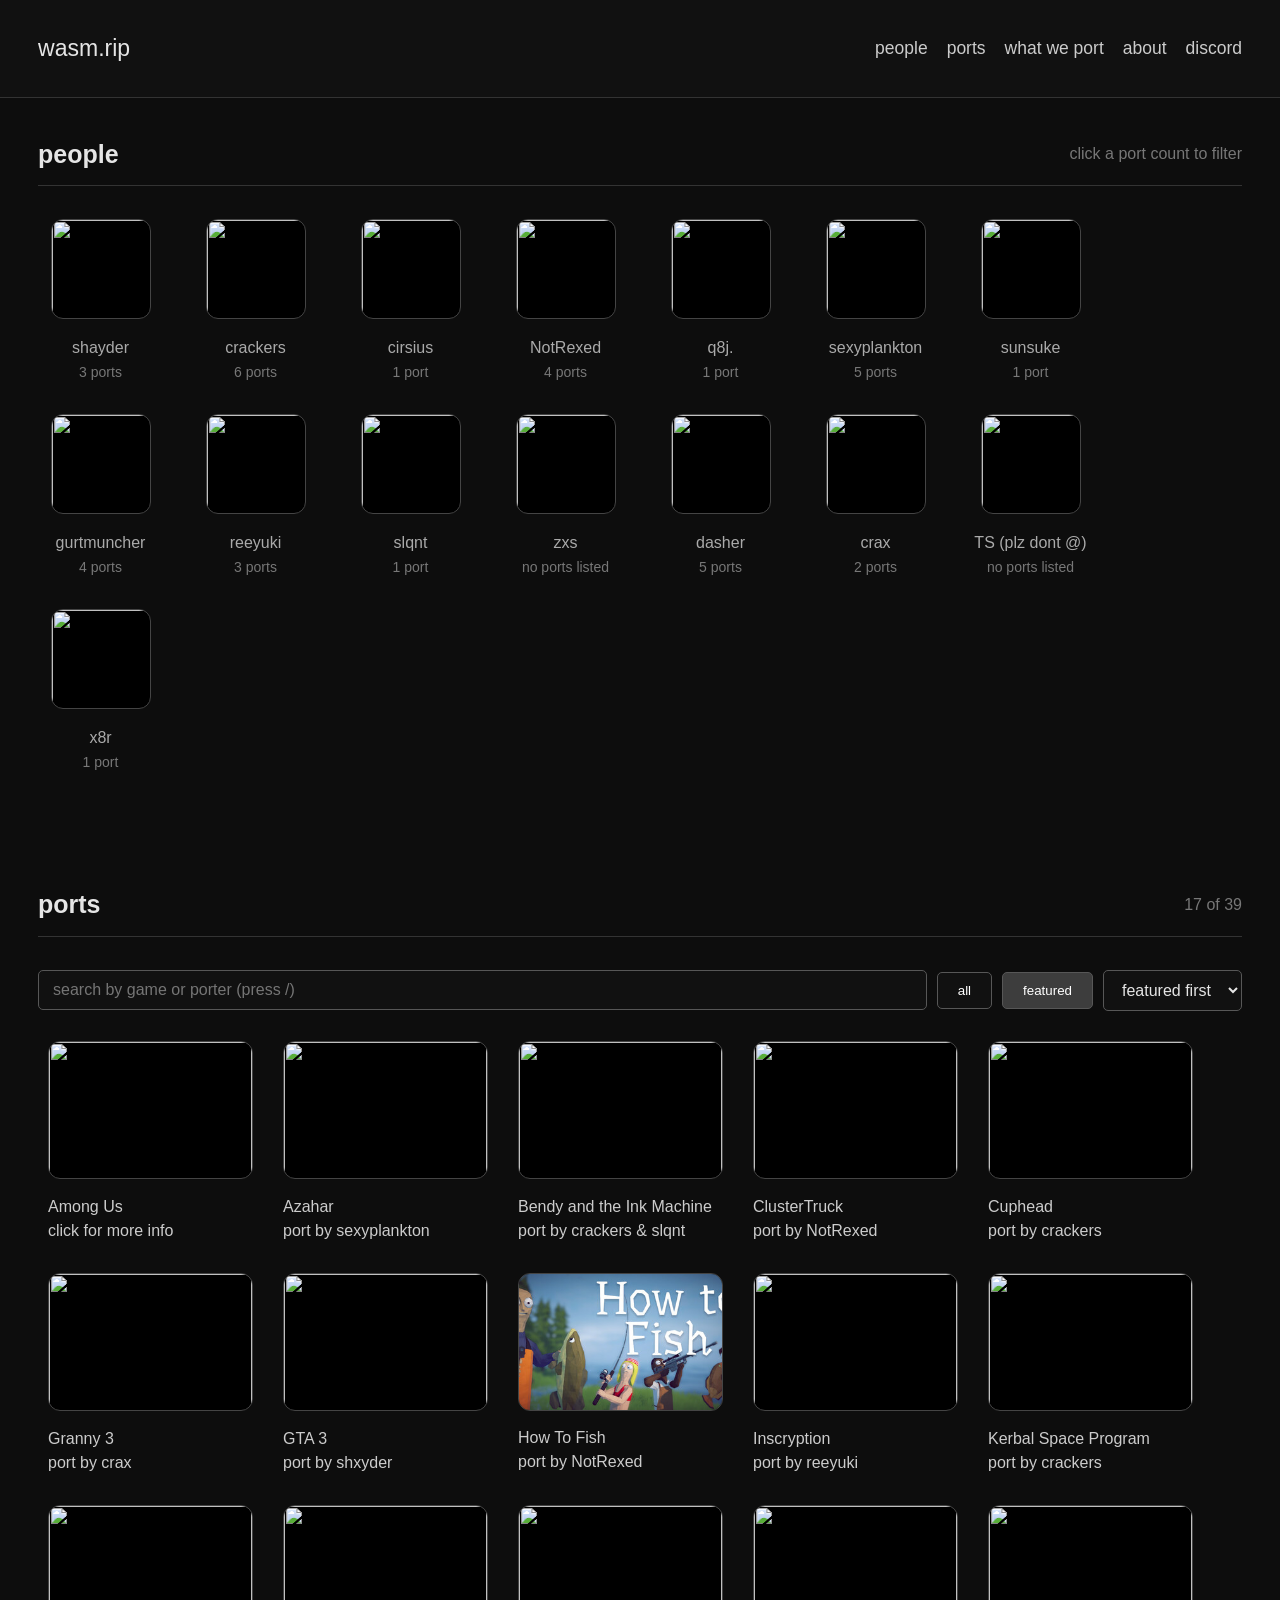
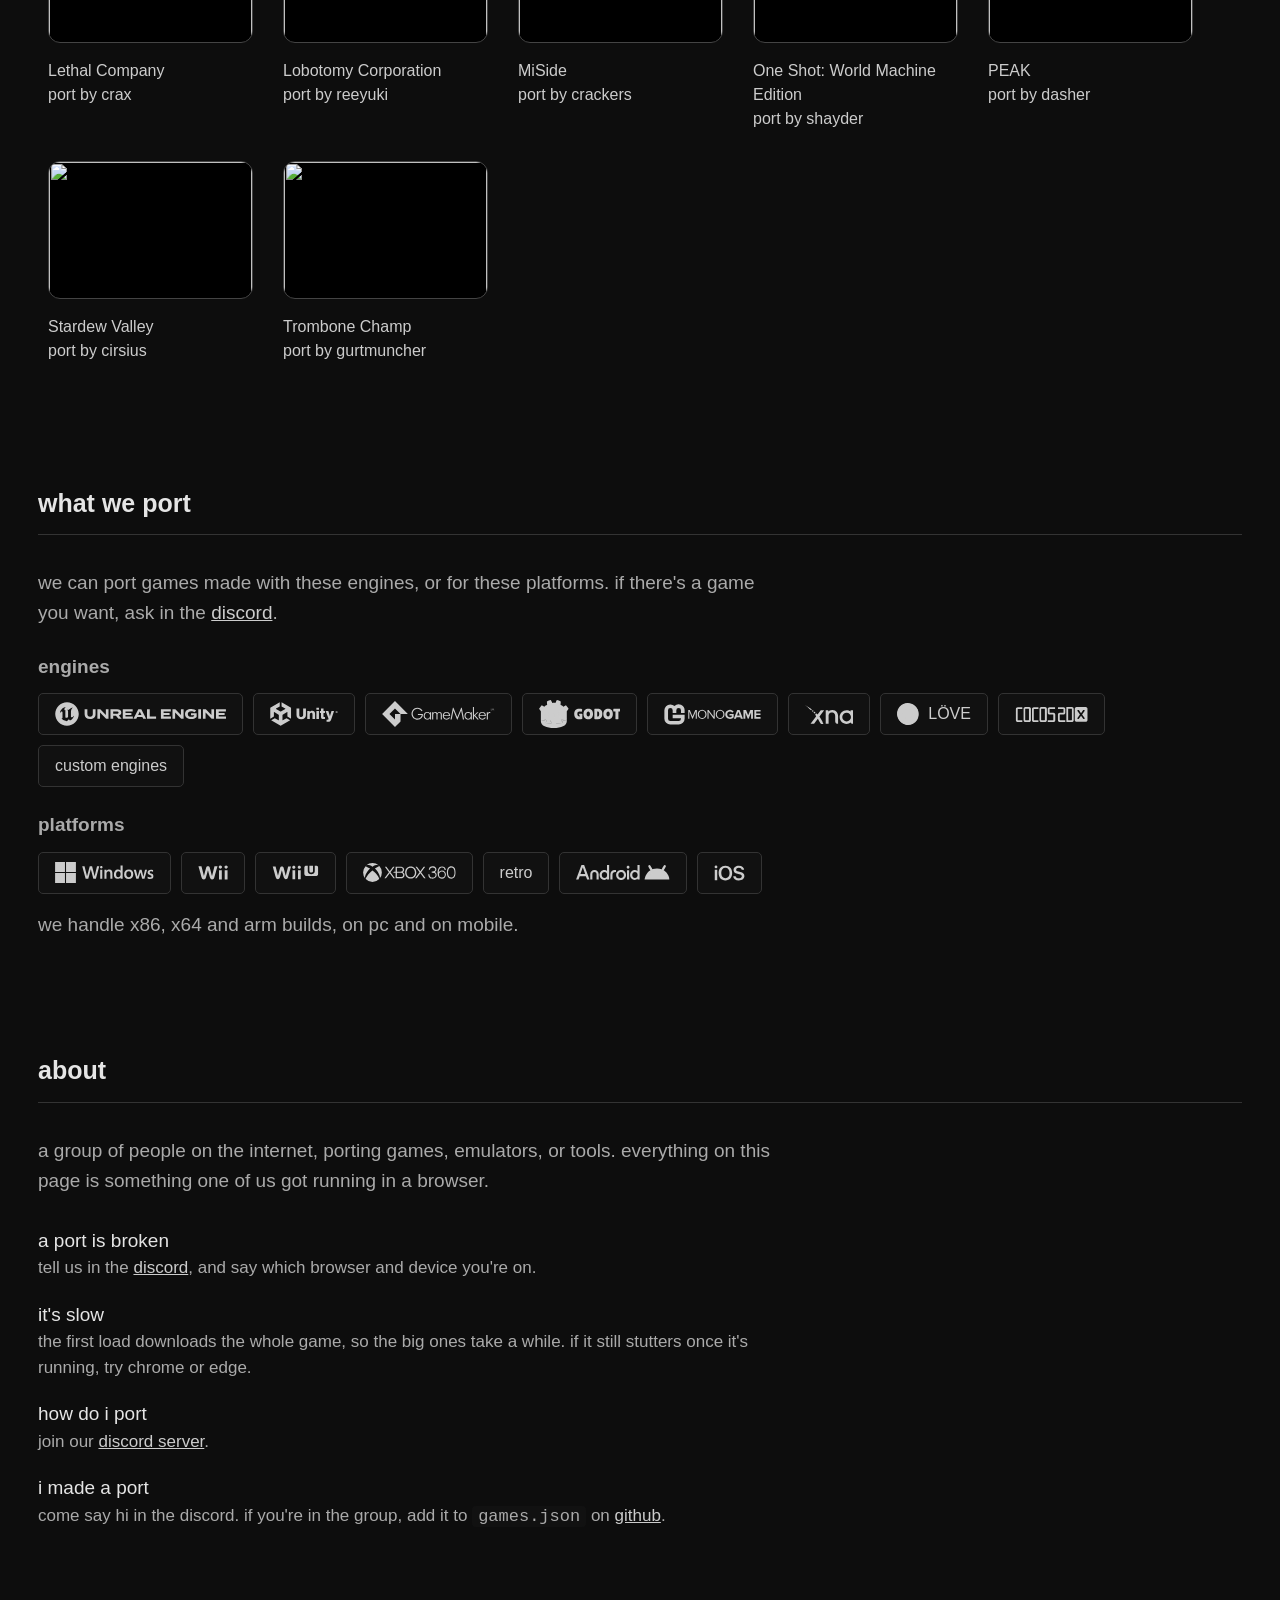
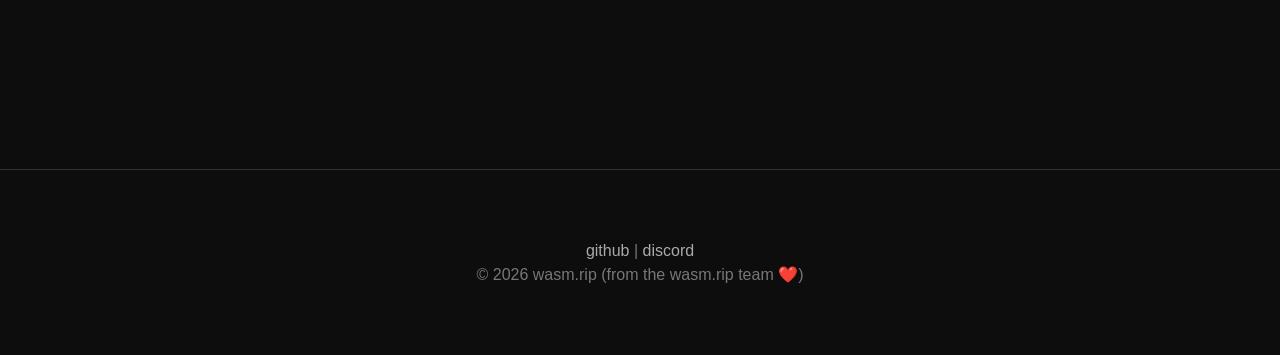
==== commit b82ccb01: "changed" ====
--- a/index.html
+++ b/index.html
@@ -131,8 +131,7 @@
         <a href="https://github.com/wasmdotrip">github</a> |
         <a href="https://discord.gg/uubyGYPHQw">discord</a>
         <div class="copyright">
-          © 2026 wasm.rip (hi guys its me crackers i made this site! &
-          sexyplankton) 
+          © 2026 wasm.rip (from the wasm.rip team ❤️)
       </div>
     </footer>
   </body>
